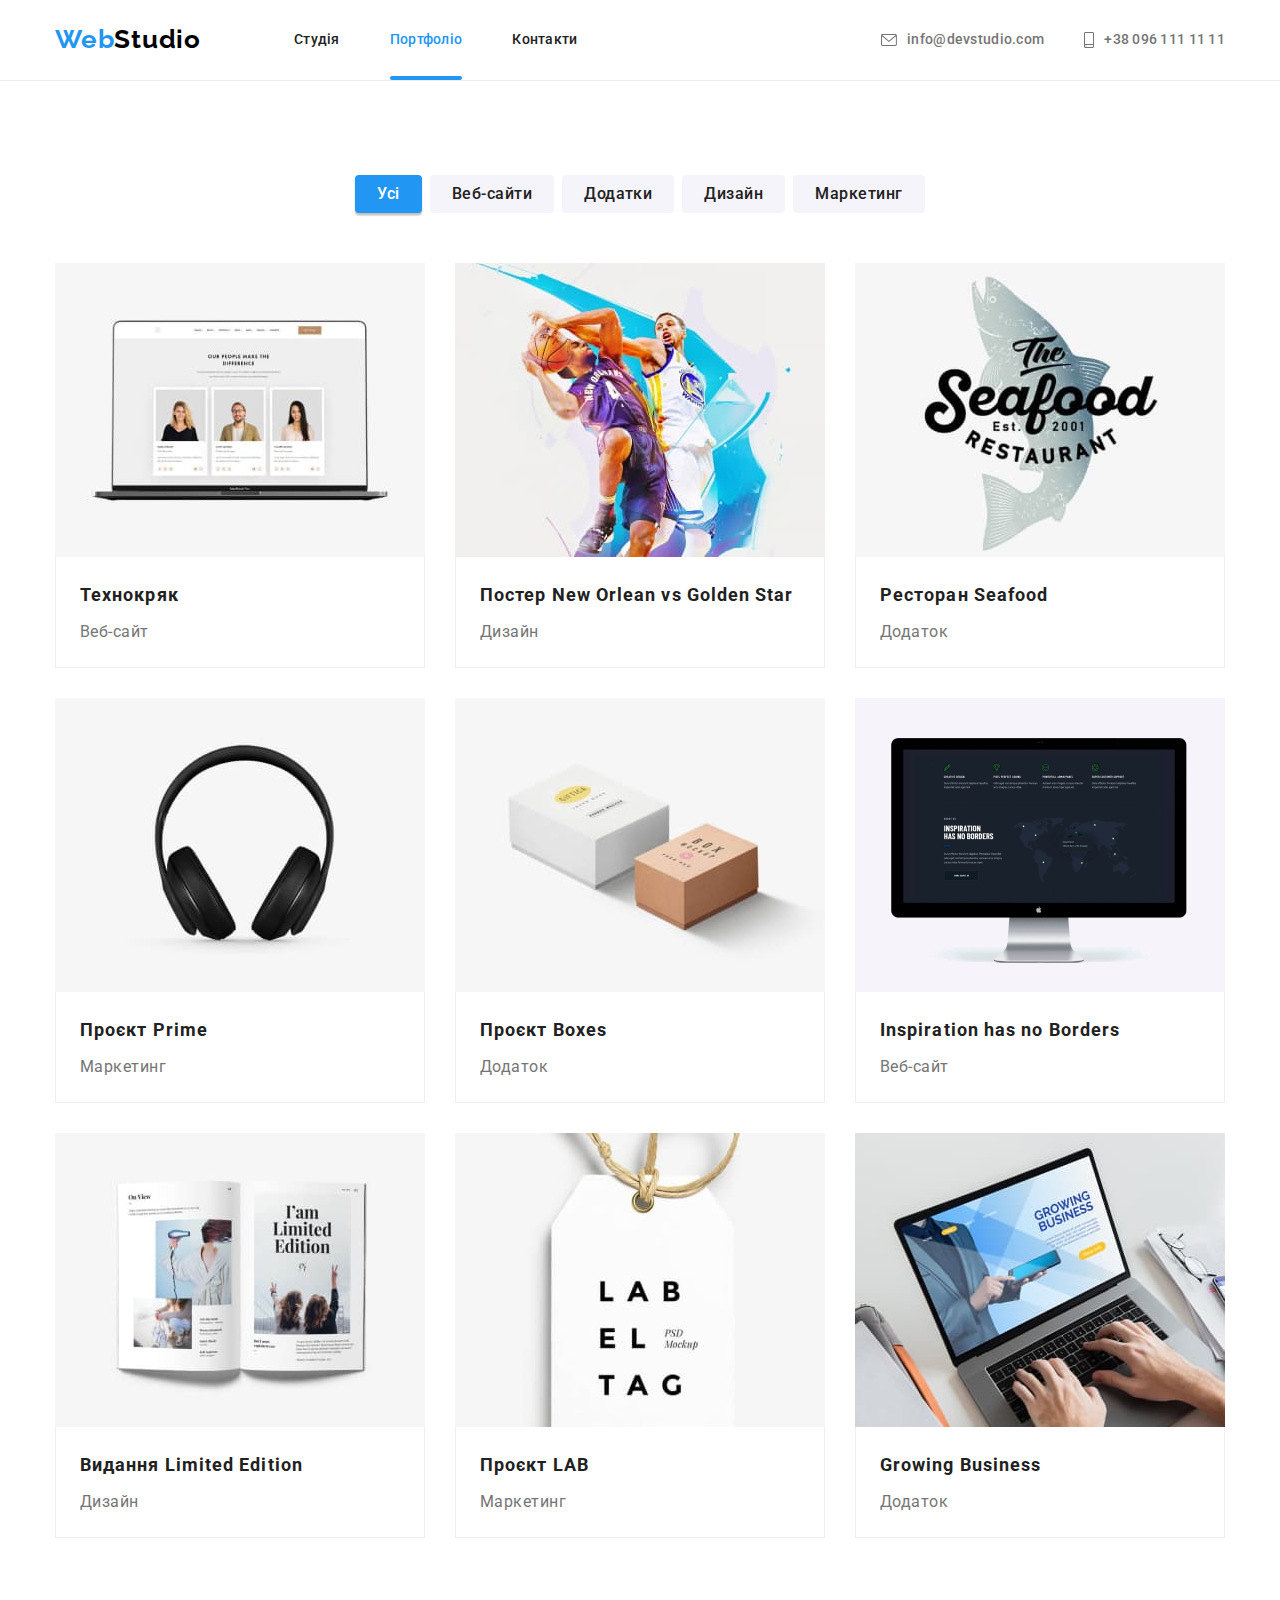
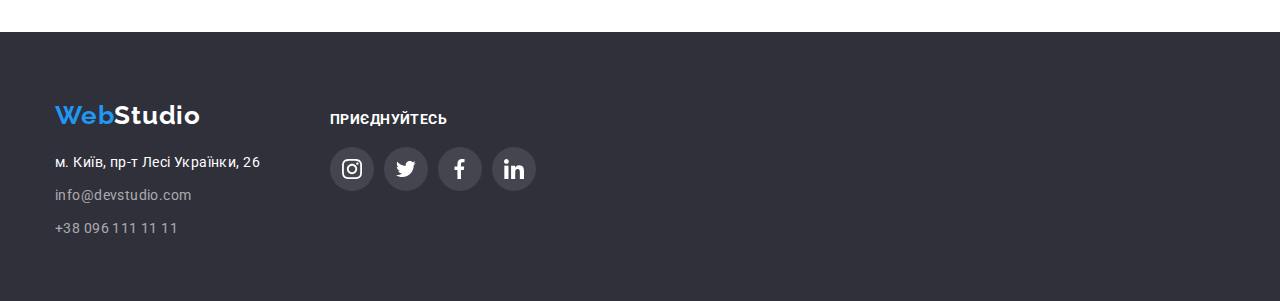
==== portfolio.html @ 8ca01a16 "initial" ====
<!DOCTYPE html>
<html lang="uk">
<head>
    <meta charset="UTF-8">
    <meta http-equiv="X-UA-Compatible" content="IE=edge">
    <meta name="viewport" content="width=device-width, initial-scale=1.0">
    <title>Portfolio</title>
    <link rel="preconnect" href="https://fonts.googleapis.com">
    <link rel="preconnect" href="https://fonts.gstatic.com" crossorigin>
    <link href="https://fonts.googleapis.com/css2?family=Raleway:wght@700&family=Roboto:wght@400;500;700&display=swap" rel="stylesheet">
    
    <link rel="stylesheet" href="https://cdnjs.cloudflare.com/ajax/libs/modern-normalize/1.1.0/modern-normalize.min.css">
    <link rel="stylesheet" href="./css/styles.css">
</head>
<body>
    <header class="header">
        <div class="container main-nav">
        <a class="logo link" href="#" lang="en">Web<span class="header-logo-second-word">Studio</span></a>
        <nav class="header-nav">
            <ul class="nav-list list">
                <li class="nav-list-item"><a class="nav-list-link link" href="./index.html">Студія</a></li>
                <li class="nav-list-item"><a class="nav-list-link link current" href="#">Портфоліо</a></li>
                <li class="nav-list-item"><a class="nav-list-link link" href="#">Контакти</a></li>
            </ul>
        </nav>

        <ul class="header-contact list">
          <li class="header-email">
            <a class="header-email-link link" href="mailto:info@devstudio.com">
              <svg class="header-contact-icon" width="16" height="12">
                <use href="./images/icons.svg#icon-envelope"></use>
              </svg>
              info@devstudio.com
            </a>
          </li>
          <li class="header-phone">
            <a class="header-phone-link link" href="tel:+380961111111">
              <svg class="header-contact-icon" width="10" height="16">
                <use href="./images/icons.svg#icon-smartphone"></use>
              </svg>
              +38 096 111 11 11
            </a>
          </li>
        </ul>
        </div>
    </header>
    <main class="main">
        <section class="section">
            <div class="container">
                <ul class="proj-filter list">
                    <li class="proj-filter-option"><button class="proj-filter-button button current" type="button">Усі</button></li>
                    <li class="proj-filter-option"><button class="proj-filter-button button" type="button">Веб-сайти</button></li>
                    <li class="proj-filter-option"><button class="proj-filter-button button" type="button">Додатки</button></li>
                    <li class="proj-filter-option"><button class="proj-filter-button button" type="button">Дизайн</button></li>
                    <li class="proj-filter-option"><button class="proj-filter-button button" type="button">Маркетинг</button></li>
                </ul>
                <h1 class="visually-hidden">Проекти</h1>
                <ul class="proj-list list">
                        <li class="proj-list-item">
                            <a class="proj-link link" href="#">
                              <div class="proj-card">
                                <img src="./images/macbook.jpg" width="370px" height="294" alt="Макбук">
                                <div class="proj-overlay">
                                  Ресурс пропонує комплексні пропозиції з різним рівнем функціоналу та сервісів. Все це дозволить відвідувачу отримати вичерпні відомості про компанію чи приватну особу.
                                </div>
                              </div>
                              
                              <div class="proj-card-bottom">
                                <h2 class="proj-title">Технокряк</h2>
                                <p class="proj-description">Веб-сайт</p>
                              </div>
                            </a>
                        </li>
                        <li class="proj-list-item">
                            <a class="proj-link link" href="#">
                              <div class="proj-card">
                                <img src="./images/basketball.jpg" width="370" height="294" alt="Постер з баскетболістами">
                                <div class="proj-overlay">
                                  Ресурс пропонує комплексні пропозиції з різним рівнем функціоналу та сервісів. Все це дозволить відвідувачу отримати вичерпні відомості про компанію чи приватну особу.
                                </div>
                              </div>

                              <div class="proj-card-bottom">
                                      <h2 class="proj-title">Постер New Orlean vs Golden Star</h2>
                                      <p class="proj-description">Дизайн</p>
                              </div>
                            </a>
                        </li>
                        <li class="proj-list-item">
                            <a class="proj-link link" href="#">
                              <div class="proj-card">
                                <img src="./images/restaurant.jpg" width="370" height="294" alt="Лого ресторану">
                                <div class="proj-overlay">
                                  Ресурс пропонує комплексні пропозиції з різним рівнем функціоналу та сервісів. Все це дозволить відвідувачу отримати вичерпні відомості про компанію чи приватну особу.
                                </div>
                              </div>

                              <div class="proj-card-bottom">
                                      <h2 class="proj-title">Ресторан Seafood</h2>
                                      <p class="proj-description">Додаток</p>
                              </div>
                            </a>
                        </li>
                        <li class="proj-list-item">
                            <a class="proj-link link" href="#">
                              <div class="proj-card">
                                <img src="./images/headphones.jpg" width="370" height="294" alt="Навушники">
                                <div class="proj-overlay">
                                  Ресурс пропонує комплексні пропозиції з різним рівнем функціоналу та сервісів. Все це дозволить відвідувачу отримати вичерпні відомості про компанію чи приватну особу.
                                </div>
                              </div>

                              <div class="proj-card-bottom">
                                      <h2 class="proj-title">Проєкт Prime</h2>
                                      <p class="proj-description">Маркетинг</p>
                              </div>
                            </a>
                        </li>
                        <li class="proj-list-item">
                            <a class="proj-link link" href="#">
                              <div class="proj-card">
                                <img src="./images/box.jpg" width="370" height="294" alt="Дві коробки">
                                <div class="proj-overlay">
                                  Ресурс пропонує комплексні пропозиції з різним рівнем функціоналу та сервісів. Все це дозволить відвідувачу отримати вичерпні відомості про компанію чи приватну особу.
                                </div>
                              </div>

                              <div class="proj-card-bottom">
                                      <h2 class="proj-title">Проєкт Boxes</h2>
                                      <p class="proj-description">Додаток</p>
                              </div>
                            </a>
                        </li>
                        <li class="proj-list-item">
                            <a class="proj-link link" href="#">
                              <div class="proj-card">
                                <img src="./images/mac.jpg" width="370" height="294" alt="Мак компʼютер">
                                <div class="proj-overlay">
                                  Ресурс пропонує комплексні пропозиції з різним рівнем функціоналу та сервісів. Все це дозволить відвідувачу отримати вичерпні відомості про компанію чи приватну особу.
                                </div>
                              </div>

                              <div class="proj-card-bottom">
                                      <h2 class="proj-title">Inspiration has no Borders</h2>
                                      <p class="proj-description">Веб-сайт</p>
                              </div>
                            </a>
                        </li>
                        <li class="proj-list-item">
                            <a class="proj-link link" href="#">
                              <div class="proj-card">
                                <img src="./images/book.jpg" width="370" height="294" alt="Відкрита книга">
                                <div class="proj-overlay">
                                  Ресурс пропонує комплексні пропозиції з різним рівнем функціоналу та сервісів. Все це дозволить відвідувачу отримати вичерпні відомості про компанію чи приватну особу.
                                </div>
                              </div>

                              <div class="proj-card-bottom">
                                      <h2 class="proj-title">Видання Limited Edition</h2>
                                      <p class="proj-description">Дизайн</p>
                              </div>
                            </a>
                        </li>
                        <li class="proj-list-item">
                            <a class="proj-link link" href="#">
                              <div class="proj-card">
                                <img src="./images/tag.jpg" width="370" height="294" alt="ЛАБ тег">
                                <div class="proj-overlay">
                                  Ресурс пропонує комплексні пропозиції з різним рівнем функціоналу та сервісів. Все це дозволить відвідувачу отримати вичерпні відомості про компанію чи приватну особу.
                                </div>
                              </div>

                              <div class="proj-card-bottom">
                                  <h2 class="proj-title">Проєкт LAB</h2>
                                  <p class="proj-description">Маркетинг</p>
                              </div>
                            </a>
                        </li>
                        <li class="proj-list-item">
                            <a class="proj-link link" href="#">
                              <div class="proj-card">
                                <img src="./images/work.jpg" width="370" height="294" alt="Людина працює">
                                <div class="proj-overlay">
                                  Ресурс пропонує комплексні пропозиції з різним рівнем функціоналу та сервісів. Все це дозволить відвідувачу отримати вичерпні відомості про компанію чи приватну особу.
                                </div>
                              </div>

                              <div class="proj-card-bottom">
                                      <h2 class="proj-title">Growing Business</h2>
                                      <p class="proj-description">Додаток</p>
                              </div>
                            </a>
                        </li>
                </ul>
            </div>
        </section>
    </main>
    <footer class="footer">
        <div class="footer-container container">
          <div class="footer-contacts-container">
            <a class="footer-logo logo link" href="#" lang="en">Web<span class="footer-logo-second-word">Studio</span></a>
            <address class="footer-contacts">
            м. Київ, пр-т Лесі Українки, 26
            <ul class="footer-contacts-list list">
              <li class="contacts-list-item"><a class="footer-email-link link" href="mailto:info@devstudio.com">info@devstudio.com</a></li>
              <li class="contacts-list-item"><a class="footer-phone-link link" href="tel:+380961111111">+38 096 111 11 11</a>
              </li>
            </ul>
          </address>
          </div>
  
        <div class="footer-socials-container">
          <h4 class="footer-socials-text">приєднуйтесь</h4>
          <ul class="footer-socials-list list">
          <li class="footer-socials-item">
            <a href="#" class="footer-socials-link link">
              <svg class="footer-socials-icon" width="20" height="20">
                <use href="./images/icons.svg#icon-instagram"></use>
              </svg>
            </a>
          </li>
          <li class="footer-socials-item">
            <a href="#" class="footer-socials-link link">
              <svg class="footer-socials-icon" width="20" height="20">
                <use href="./images/icons.svg#icon-twitter"></use>
              </svg>
            </a>
          </li>
          <li class="footer-socials-item">
            <a href="#" class="footer-socials-link link">
              <svg class="footer-socials-icon" width="20" height="20">
                <use href="./images/icons.svg#icon-facebook"></use>
              </svg>
            </a>
          </li>
          <li class="footer-socials-item">
            <a href="#" class="footer-socials-link link">
              <svg class="footer-socials-icon" width="20" height="20">
                <use href="./images/icons.svg#icon-linkedin"></use>
              </svg>
            </a>
          </li>
          </ul>
        </div>
      </div>
      </footer>
</body>
</html>
---- css/styles.css ----
:root {
    --primary-font-family: 'Roboto', sans-serif;
    --secondary-font-family: 'Raleway', sans-serif;

    --primary-text-color-theme-dark: #FFFFFF;
    --secondary-text-color-theme-dark: rgba(255, 255, 255, 0.6);
    --primary-text-color-theme-light: #212121;
    --secondary-text-color-theme-light: #757575;

    --dark-background-section-color: #2F303A;
    --light-background-section-color: #F5F4FA;
    --white-background-section-color: #FFFFFF;
    --accent-color: #2196F3;

    --secondary-logo-color-header: #000000;
    --secondary-logo-color-footer: #FFFFFF;

    --button-background-color: #F5F4FA;
    --button-text-color: #212121;
    --button-text-hover-color: #FFFFFF;
    --blue-button-hover-color: #188CE8;

    --main-border-color: #ECECEC;
    --card-border-color: #EEEEEE;

    --icons-fill-light-background: #AFB1B8;
    --icons-light-background:  #F5F4FA;
    --icons-dark-background: rgba(255, 255, 255, 0.1);
    --icons-fill-dark-background: #FFFFFF;

    --transition-animation: 250ms cubic-bezier(0.4, 0, 0.2, 1);
    --hover-overlay: rgba(33, 150, 243, 0.9);
}

body {
    font-family: var(--primary-font-family);
    color: var(--primary-text-color-theme-light);
    background-color: #FFFFFF;
}

/* ------------------- utilities ----------------*/
.list {
    list-style: none;
}

.link {
    text-decoration: none;
}

ul {
    padding-inline-start: 0px;
    margin-top: 0px;
    margin-bottom: 0px;
}

.button {
    border-width: 0px;

    cursor: pointer;
}

h1, h2, h3, p {
    margin: 0px;
}

img {
    display: block;
    max-width: 100%;
    height: auto;
}

address {
    font-style: normal;
}

.container {
    width: 1200px;
    padding-right: 15px;
    padding-left: 15px;
    margin-right: auto;
    margin-left: auto;
}
/* ------------------- utilities ----------------*/



/* ======================================Studio========================================== */
/* ================ start components ================ */
.visually-hidden {
    position: absolute;
    white-space: nowrap;
    width: 1px;
    height: 1px;
    overflow: hidden;
    border: 0;
    padding: 0;
    clip: rect(0 0 0 0);
    clip-path: inset(50%);
    margin: -1px;
}

/* logo */
.logo {
    display: inline-block;

    font-family: var(--secondary-font-family);
    font-weight: 700;
    font-size: 26px;
    line-height: 1.2;
    letter-spacing: 0.03em;
    color: var(--accent-color);
}

.header-logo-second-word {
    color: var(--secondary-logo-color-header);
}

.footer-logo-second-word {
    color: var(--secondary-logo-color-footer);
}

header .logo {
    margin-right: 93px;
}

/* header */
.header-email-link,
.header-phone-link {
    display: flex;
    align-items: center;
    font-weight: 500;
    font-size: 14px;
    line-height: 1.14;
    letter-spacing: 0.02em;
    color: var(--secondary-text-color-theme-light);

    transition: color var(--transition-animation);
}

.header-email-link:hover,
.header-email-link:focus,
.header-phone-link:hover,
.header-phone-link:focus {
    color: var(--accent-color);
}

.nav-list-link.current {
    position: relative; 

    color: var(--accent-color);
}

.nav-list-link.current::after {
    content: '';

    position: absolute;
    left: 0;
    bottom: 0;

    display: block;
    width: 100%;
    height: 4px;
    border-radius: 2px;
    background-color: var(--accent-color);
}

/* features section */
.features-item-title {
    margin-bottom: 10px;

    font-weight: 700;
    font-size: 14px;
    line-height: 1.14;
    letter-spacing: 0.03em;
    text-transform: uppercase;
    color: var(--primary-text-color-theme-light);
}

.features-item-desc {
    font-size: 14px;
    line-height: 1.71;
    letter-spacing: 0.03em;
    color: var(--secondary-text-color-theme-light);
}

/* team section */
.team-list-item {
    background-color: #FFFFFF;
    box-shadow: 0px 1px 3px rgba(0, 0, 0, 0.12), 0px 1px 1px rgba(0, 0, 0, 0.14), 0px 2px 1px rgba(0, 0, 0, 0.2);
    border-radius: 0px 0px 4px 4px;
}

.team-list-item:not(:last-child) {
    margin-right: 30px;
}

.team-item-title {
    margin-bottom: 10px;

    font-weight: 500;
    font-size: 16px;
    line-height: 1.20;
    text-align: center;
    letter-spacing: 0.03em;
    color: var(--primary-text-color-theme-light);
}

.team-item-desc {
    margin-bottom: 16px;

    font-size: 16px;
    line-height: 1.20;
    text-align: center;
    letter-spacing: 0.03em;
    color: var(--secondary-text-color-theme-light);
}

.social-list {
    display: flex;
    justify-content: center;
}

.social-list-item:not(:last-child) {
    margin-right: 10px;
}

.social-list-link {
    display: flex;
    align-items: center;
    justify-content: center;
    width: 44px;
    height: 44px;
    border-radius: 50%;

    transition: background-color var(--transition-animation);
}

.social-list-link:hover, 
.social-list-link:focus {
    background-color: var(--accent-color);
}

.social-list-icon {
    fill: var(--icons-fill-light-background);

    transition: fill var(--transition-animation);
}

.social-list-link:hover .social-list-icon,
.social-list-link:focus .social-list-icon {
    fill: #FFFFFF;
}

/* clients section */
.clients-list {
    display: flex;
    justify-content: center;
}

.clients-list-item:not(:last-child) {
    margin-right: 30px;
}

.clients-link {
    display: flex;
    align-items: center;
    justify-content: center;
    width: 170px;
    height: 92px;

    border: 1px solid var(--icons-fill-light-background);
    border-radius: 4px;

    transition: border-color var(--transition-animation);
}

.clients-link:hover,
.clients-link:focus {
    border-color: var(--accent-color);
}

.clients-icon {
    fill: var(--icons-fill-light-background);

    transition: fill var(--transition-animation);
}

.clients-link:hover .clients-icon,
.clients-link:focus .clients-icon {
    fill: var(--accent-color);
}
/* ================ end components ================ */



/* ================= start header ================= */
.nav-list-link {
    display: block;
    padding-top: 32px;
    padding-bottom: 32px;

    font-weight: 500;
    font-size: 14px;
    line-height: 1.14;
    letter-spacing: 0.02em;
    color: var(--primary-text-color-theme-light);

    transition: color var(--transition-animation);
}

.nav-list-link:hover, 
.nav-list-link:focus {
    color: var(--accent-color);
}

.header {
    border-bottom: 1px solid var(--main-border-color);
}

.main-nav {
    display: flex;
    align-items: center;
}

.nav-list, .header-contact {
    display: flex;
}

.header-contact {
    margin-left: auto;
}

.nav-list .nav-list-item:not(:last-child) {
    margin-right: 50px;
}

.header-contact .header-email, .header-phone:not(:last-child) {
    margin-right: 40px;
}

.header-contact-icon {
    margin-right: 10px;
    fill: currentColor;
}
/* ================= end header ================= */




/* ================ start main ================ */
.section {
    padding: 94px 0;
}

.hero-section {
    margin: auto;
    padding-top: 200px;
    padding-bottom: 200px;
    text-align: center;

    background-image: linear-gradient(rgba(47, 48, 58, 0.4),rgba(47, 48, 58, 0.4)), url(../images/backgroundimg.jpg);
    max-width: 1600px;
    background-size: cover;
    background-color: #C4C4C4;
}

.hero-title {
    width: 696px;
    margin: 0 auto;
    margin-bottom: 30px;

    font-weight: 900;
    font-size: 44px;
    line-height: 1.36;
    letter-spacing: 0.06em;
    text-transform: uppercase;
    color: var(--primary-text-color-theme-dark);
}

.order-service-button {
    text-align: center;
    padding: 10px 24px;
    margin: 0px;
    min-width: 200px;

    font-family: inherit;
    font-weight: 700;
    font-size: 16px;
    line-height: 1.88;
    text-align: center;
    letter-spacing: 0.06em;
    color: var(--button-text-hover-color);
    background-color: var(--accent-color);
    border-radius: 4px;
    box-shadow: 0px 4px 4px rgba(0, 0, 0, 0.15);

    transition: background-color var(--transition-animation), box-shadow var(--transition-animation);
}

.order-service-button:hover,
.order-service-button:focus {
    background-color: var(--blue-button-hover-color);
    box-shadow: 0px 4px 4px rgba(0, 0, 0, 0.15);
}

.modal-backdrop {
    position: fixed;
    top: 0;
    left: 0;
    width: 100%;
    height: 100%;

    background-color: rgba(0, 0, 0, 0.2);
    opacity: 1;

    transition: opacity var(--transition-animation), background-color var(--transition-animation);
}

.modal-backdrop.is-hidden {
    opacity: 0;
    pointer-events: none;
}

.modal {
    position: absolute;
    top: 50%;
    left: 50%;

    transform: translate(-50%, -50%) scale(0.9);
    min-width: 528px;
    min-height: 581px;

    background-color: var(--white-background-section-color);
    box-shadow: 0px 1px 3px rgba(0, 0, 0, 0.12), 0px 1px 1px rgba(0, 0, 0, 0.14), 0px 2px 1px rgba(0, 0, 0, 0.2);
    border-radius: 4px;

    transition: transform var(--transition-animation);
}

.modal-backdrop.is-hidden .modal {
    transform: translate(-50%, -50%) scale(1);
}

.btn-close {
    position: absolute;
    top: 0;
    right: 0;

    margin-top: 8px;
    margin-right: 8px;

    background-color: #FFFFFF;
}

.section-title {
    margin-bottom: 50px;

    font-weight: 700;
    font-size: 36px;
    line-height: 1.17;
    text-align: center;
    letter-spacing: 0.03em;
    color: var(--primary-text-color-theme-light);
}

/* features section */
.features-list {
    display: flex;
}

.features-list-item{
    width: 270px;
}

.features-list-item:not(:last-child) {
    margin-right: 30px;
}

.features-icon-container {
    display: flex;
    align-items:center;
    justify-content: center;
    height: 120px;
    margin-bottom: 30px;

    background-color: var(--icons-light-background);
    border-radius: 4px;
}

.features-icon {
    background-color: var(--light-background-section-color);
}


.studio-work-section {
    padding-top: 0px;
}

.work-list {
    display: flex;
}

.work-list-item:not(:last-child) {
    margin-right: 30px;
}

.work-list-item {
    position: relative;

    z-index: -1;
}

.work-item-text {
    position: absolute;

    bottom: 0;
    background-color: rgba(47, 48, 58, 0.8);
    width: 100%;
    padding-top: 27px;
    padding-bottom: 27px;
}

.work-text {
    display: flex;
    justify-content: center;

    color: var(--primary-text-color-theme-dark);
    font-size: 14px;
    font-weight: 700;
    letter-spacing: 0.03em;
    text-transform: uppercase;
}

/* team section */
.team-section {
    background-color: var(--light-background-section-color);
}

.team-list-img {
    display: flex;
}

.team-card {
    padding-top: 30px;
    padding-bottom: 30px;
}
/* ================ end main ================ */


/* ================ start footer ================ */
.footer-contacts {
    font-size: 14px;
    line-height: 1.71;
    letter-spacing: 0.03em;
    color: var(--primary-text-color-theme-dark);
}

.footer-email-link {
    color: var(--secondary-text-color-theme-dark);
    
    transition: color var(--transition-animation);
}

.footer-email-link:hover,
.footer-email-link:focus {
    color: var(--accent-color);
}

.footer-phone-link {
    color: var(--secondary-text-color-theme-dark);

    transition: color var(--transition-animation);
}

.footer-phone-link:hover,
.footer-phone-link:focus {
    color: var(--accent-color);
}

.footer {
    background-color: var(--dark-background-section-color);
}

.footer {
    padding-top: 60px;
    padding-bottom: 60px;
}

.footer .logo {
    margin-bottom: 20px;
}

.footer-contacts-list {
    padding-left: 0px;
}

.contacts-list-item:not(:last-child) {
    margin-bottom: 9px;
}

.contacts-list-item:nth-child(1) {
    margin-top: 9px;
}

.footer-socials-list {
    display: flex;
}

.footer-socials-link {
    display: flex;
    width: 44px;
    height: 44px;
    border-radius: 50%;
    background-color: var(--icons-dark-background);

    transition: background-color var(--transition-animation);
}

.footer-socials-link:hover,
.footer-socials-link:focus {
    background-color: var(--accent-color);
}

.footer-socials-icon {
    margin: auto;
    fill: var(--icons-fill-dark-background);
}

.footer-socials-text {
    margin-bottom: 20px;

    font-family: inherit;
    font-style: normal;
    font-weight: 700;
    font-size: 14px;
    line-height: 16px;
    letter-spacing: 0.03em;
    text-transform: uppercase;
    color: var(--primary-text-color-theme-dark);
}

.footer-socials-item:not(:last-child) {
    margin-right: 10px;
}

.footer-container {
    display: flex;
    align-items: baseline;
}

.footer-contacts-container {
    margin-right: 70px;
}
/* ================ end footer ================ */







/* ======================================Portfolio========================================== */
/* ================ start components ================ */
.proj-filter-button {
    padding: 6px 22px;

    font-family: inherit;
    font-weight: 500;
    font-size: 16px;
    line-height: 1.62;
    text-align: center;
    letter-spacing: 0.03em;
    background-color: var(--button-background-color);
    border-color: var(--button-background-color);
    border-radius: 4px;
    border-style: none;
    color: var(--button-text-color);

    transition: background-color var(--transition-animation), color var(--transition-animation), box-shadow var(--transition-animation);
}

.proj-filter-button:hover, 
.proj-filter-button:focus {
    background-color: var(--accent-color);
    box-shadow: 0px 3px 1px rgba(0, 0, 0, 0.1), 0px 1px 2px rgba(0, 0, 0, 0.08), 0px 2px 2px rgba(0, 0, 0, 0.12);
    color: var(--button-text-hover-color);
}

.proj-filter-button.current {
    color: var(--button-text-hover-color);
    background-color: var(--accent-color);
    box-shadow: 0px 3px 1px rgba(0, 0, 0, 0.1), 0px 1px 2px rgba(0, 0, 0, 0.08), 0px 2px 2px rgba(0, 0, 0, 0.12);
}

.proj-filter-option:not(:last-child) {
    margin-right: 8px;
}

/* project cards */
.proj-list-item {
    margin-right: 30px;
    margin-bottom: 30px;
    background: #FFFFFF;
}

.proj-list-item:nth-child(3n) {
    margin-right: 0px;
}

.proj-list-item:nth-last-child(-n + 3) {
    margin-bottom: 0px;
}

.proj-link {
    display: block;

    transition: box-shadow var(--transition-animation);
}

.proj-link:hover,
.proj-link:focus {
    box-shadow: 0px 1px 1px rgba(0, 0, 0, 0.12), 0px 4px 4px rgba(0, 0, 0, 0.06), 1px 4px 6px rgba(0, 0, 0, 0.16);
}

.proj-card {
    position: relative;

    overflow: hidden;
}

.proj-card::before {
    content: '';

    position: absolute;
    bottom: 0;
    right: 0;
    width: 100%;
    height: 100%;
    transform: translateY(100%);

    display: inline-block;
    background-color: var(--hover-overlay);

    transition: transform var(--transition-animation);
}

.proj-link:hover .proj-card::before {
    transform: translateY(0);
}

.proj-overlay {
    position: absolute;
    bottom: 0;
    right: 0;
    width: 100%;
    height: 100%;
    transform: translateY(100%);

    padding: 63px 24px;

    font-size: 18px;
    line-height: 1.56;
    letter-spacing: 0.03em;
    color: var(--primary-text-color-theme-dark);

    transition: transform var(--transition-animation);
}

.proj-link:hover .proj-overlay {
    transform: translateY(0%);
}

.proj-card-bottom {
    padding: 20px 24px 20px 24px;
    border-right: 1px solid var(--card-border-color);
    border-left: 1px solid var(--card-border-color);
    border-bottom: 1px solid var(--card-border-color);
}

.proj-title {
    margin-bottom: 4px;

    font-weight: 700;
    font-size: 18px;
    line-height: 2;
    letter-spacing: 0.06em;
    color: var(--primary-text-color-theme-light);
}

.proj-description {
    font-size: 16px;
    line-height: 1.88;
    letter-spacing: 0.03em;
    color: var(--secondary-text-color-theme-light);
}
/* ================ end components ================ */


/* ================ start main ================ */
.proj-filter {
    display: flex;
    justify-content: center;
    margin-bottom: 50px;
}

.proj-list {
    display: flex;
    flex-wrap: wrap;
}
/* ================= end main ================= */
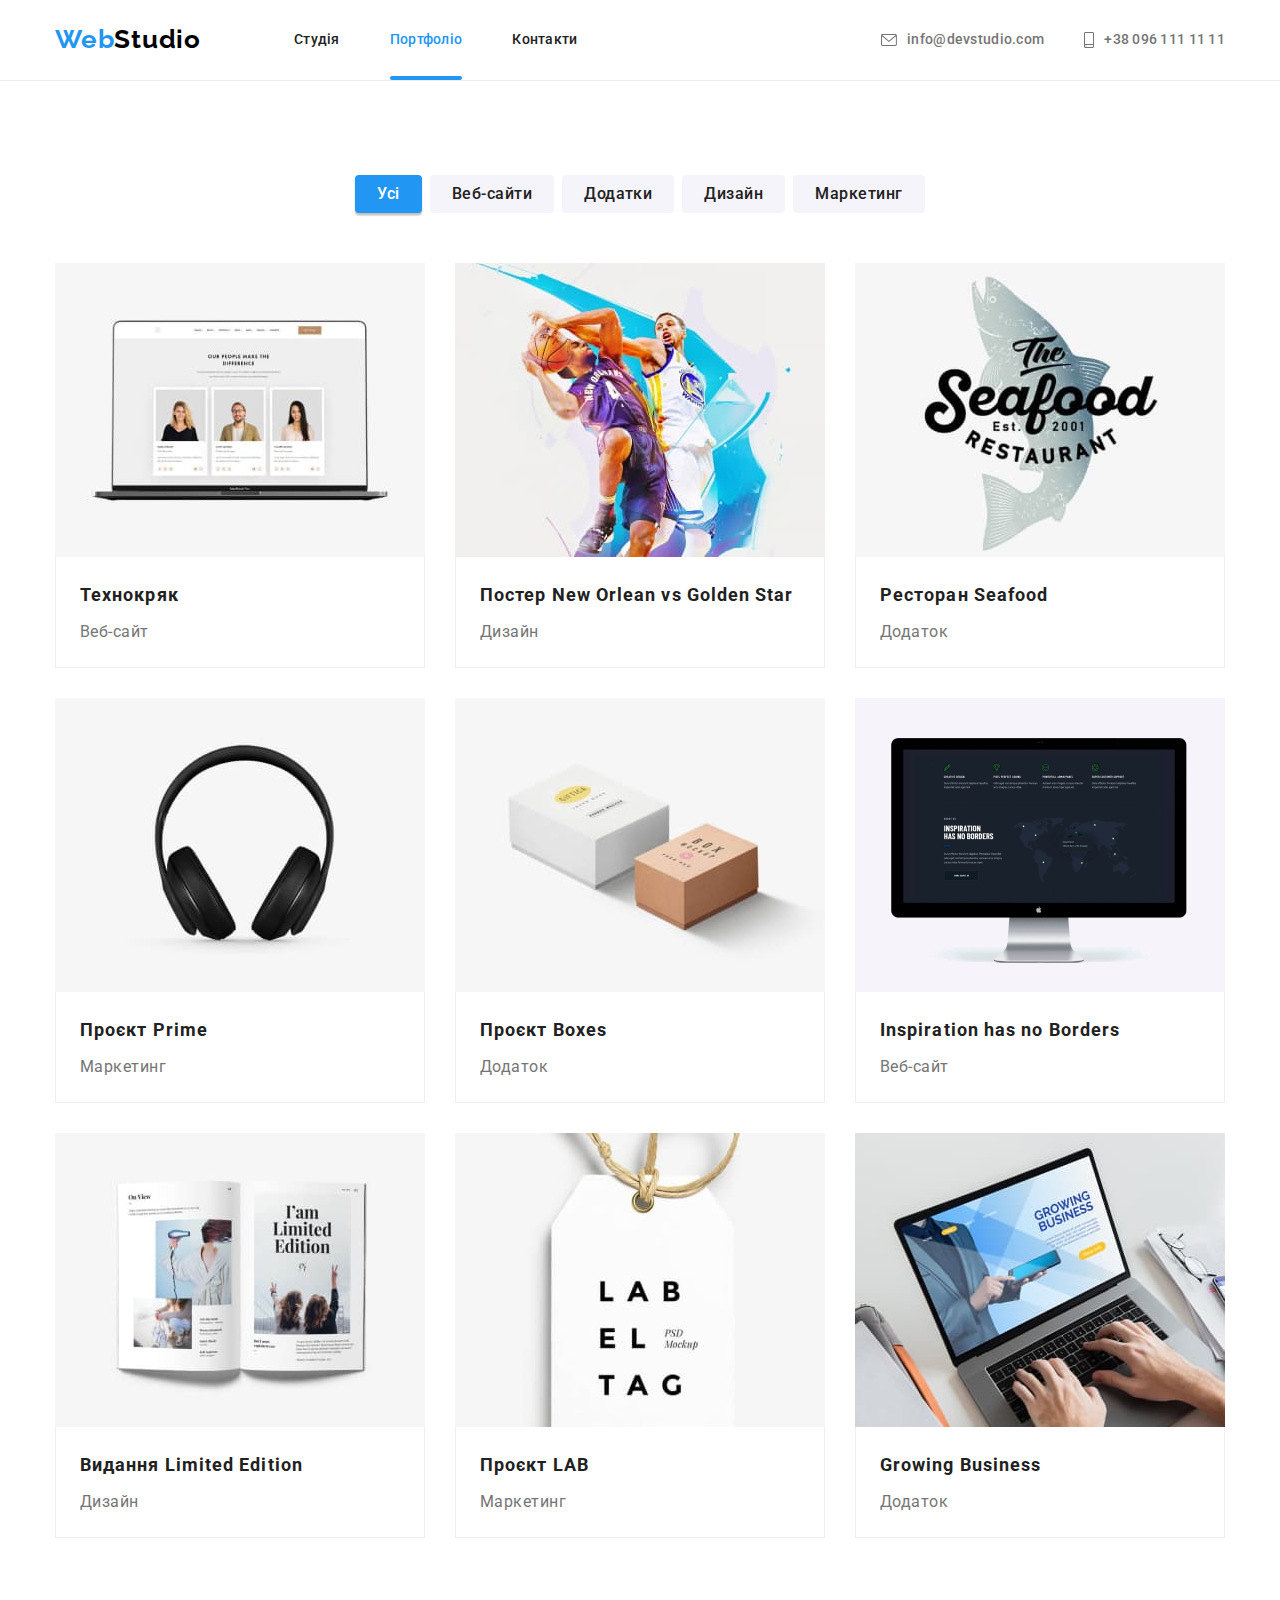
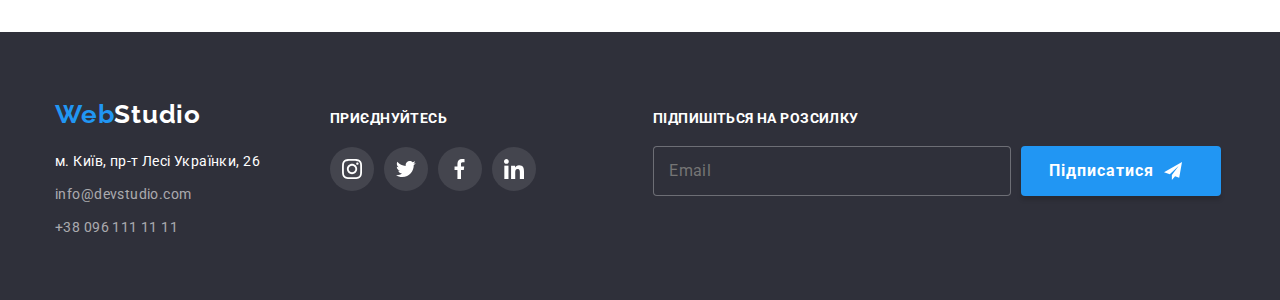
==== commit a2df4634: "subscription in footer for portfolio" ====
--- a/portfolio.html
+++ b/portfolio.html
@@ -242,6 +242,19 @@
           </li>
           </ul>
         </div>
+
+        <div class="footer-subscription-container">
+          <p class="footer-subscription-text">Підпишіться на розсилку</p>
+          <form class="footer-subscription-form">
+            <input class="subscription-input" type="email" placeholder="Email">
+            <button class="footer-subscription-button button">Підписатися
+              <svg class="footer-subscription-icon" width="24" height="24">
+                <use href="./images/icons.svg#icon-send"></use>
+              </svg>
+            </button>
+          </form>
+        </div>
+
       </div>
       </footer>
 </body>
--- a/css/styles.css
+++ b/css/styles.css
@@ -378,7 +378,6 @@
 }
 
 .order-service-button {
-    text-align: center;
     padding: 10px 24px;
     margin: 0px;
     min-width: 200px;
@@ -390,6 +389,7 @@
     text-align: center;
     letter-spacing: 0.06em;
     color: var(--button-text-hover-color);
+
     background-color: var(--accent-color);
     border-radius: 4px;
     box-shadow: 0px 4px 4px rgba(0, 0, 0, 0.15);
@@ -401,6 +401,17 @@
 .order-service-button:focus {
     background-color: var(--blue-button-hover-color);
     box-shadow: 0px 4px 4px rgba(0, 0, 0, 0.15);
+}
+
+.section-title {
+    margin-bottom: 50px;
+
+    font-weight: 700;
+    font-size: 36px;
+    line-height: 1.17;
+    text-align: center;
+    letter-spacing: 0.03em;
+    color: var(--primary-text-color-theme-light);
 }
 
 .modal-backdrop {
@@ -425,10 +436,11 @@
     position: absolute;
     top: 50%;
     left: 50%;
-
     transform: translate(-50%, -50%) scale(0.9);
+
     min-width: 528px;
     min-height: 581px;
+    padding: 40px;
 
     background-color: var(--white-background-section-color);
     box-shadow: 0px 1px 3px rgba(0, 0, 0, 0.12), 0px 1px 1px rgba(0, 0, 0, 0.14), 0px 2px 1px rgba(0, 0, 0, 0.2);
@@ -441,7 +453,7 @@
     transform: translate(-50%, -50%) scale(1);
 }
 
-.btn-close {
+.modal-btn-close {
     position: absolute;
     top: 0;
     right: 0;
@@ -450,18 +462,178 @@
     margin-right: 8px;
 
     background-color: #FFFFFF;
-}
-
-.section-title {
-    margin-bottom: 50px;
-
+
+    transition: fill var(--transition-animation);
+}
+
+.modal-btn-close:hover,
+.modal-btn-close:focus {
+    fill: var(--accent-color);
+}
+
+.modal-header {
+    margin-bottom: 12px;
+
+    font-family: inherit;
     font-weight: 700;
-    font-size: 36px;
-    line-height: 1.17;
-    text-align: center;
+    font-size: 20px;
+    line-height: 1.15;
     letter-spacing: 0.03em;
     color: var(--primary-text-color-theme-light);
 }
+
+.form-field {
+    position: relative;
+
+    display: flex;
+    flex-direction: column;
+}
+
+.form-field input {
+    width: 100%;
+    height: 40px;
+    margin-bottom: 10px;
+    padding: 12px 12px 12px 42px;
+
+    font-family: inherit;
+    font-size: 12px;
+    line-height: 1.16;
+    letter-spacing: 0.01em;
+    
+    border: 1px solid rgba(33, 33, 33, 0.2);
+    border-radius: 4px;
+}
+
+.form-field label {
+    margin-bottom: 4px;
+    text-align: left;
+
+    font-family: inherit;
+    font-size: 12px;
+    line-height: 1.16;
+    letter-spacing: 0.01em;
+    color: var(--secondary-text-color-theme-light);
+}
+
+.form-field textarea {
+    resize: none;
+    width: 100%;
+    margin-bottom: 20px;
+    padding: 12px 16px;
+
+    font-family: inherit;
+    font-size: 12px;
+    line-height: 1.16;
+    letter-spacing: 0.01em;
+
+    border: 1px solid rgba(33, 33, 33, 0.2);
+    border-radius: 4px;
+}
+
+.form-field textarea::placeholder {
+    font-family: inherit;
+    font-size: 12px;
+    line-height: 1.16;
+    letter-spacing: 0.01em;
+    color: rgba(117, 117, 117, 0.5);
+}
+
+.form-input-icon {
+    position: absolute;
+    top: 42%;
+    left: 22px;
+
+    transform: translate(-50%);
+
+    display: inline-block;
+    fill: var(--button-text-color);
+}
+
+.form-field:focus-within > .form-input-icon {
+    fill: var(--accent-color);
+}
+
+.form-field input:focus,
+.form-field textarea:focus  {
+    outline: none;
+    border: 1px solid var(--accent-color);
+}
+
+.form-agreement {
+    margin-bottom: 30px;
+}
+
+.form-agreement label {
+    display: flex;
+    align-items: center;
+    justify-content: center;
+
+    font-family: inherit;
+    font-size: 14px;
+    line-height: 1.71;
+    letter-spacing: 0.03em;
+    color: var(--secondary-text-color-theme-light);
+}
+
+.form-agreement-checkbox {
+    position: absolute;
+    white-space: nowrap;
+    width: 1px;
+    height: 1px;
+    overflow: hidden;
+    border: 0;
+    padding: 0;
+    clip: rect(0 0 0 0);
+    clip-path: inset(50%);
+    margin: -1px;
+}
+
+.form-agreement-icon {
+    width: 16px;
+    height: 15px;
+    margin-right: 8px;
+
+    border: 2px solid var(--button-text-color);
+    border-radius: 4px;
+}
+
+.form-agreement-checkbox:checked + .form-agreement-icon {
+    background-image: url(../images/icon-check.svg);
+    background-size: contain;
+    background-origin: border-box;
+    border-color: var(--accent-color);
+}
+
+
+.form-agreement-link {
+    margin-left: 3px;
+    color: var(--accent-color);
+}
+
+.modal-submit-button {
+    width: 200px;
+    min-height: 50px;
+    margin: auto;
+
+    font-weight: 700;
+    font-size: 16px;
+    line-height: 1.88;
+    letter-spacing: 0.06em;
+    color: var(--button-text-hover-color);
+
+    background-color: var(--accent-color);
+    box-shadow: 0px 4px 4px rgba(0, 0, 0, 0.15);
+    border-radius: 4px;
+
+    transition: background-color var(--transition-animation), box-shadow var(--transition-animation);
+}
+
+.modal-submit-button:hover,
+.modal-submit-button:focus {
+    background-color: var(--blue-button-hover-color);
+    box-shadow: 0px 4px 4px rgba(0, 0, 0, 0.15);
+}
+
 
 /* features section */
 .features-list {
@@ -630,10 +802,9 @@
     margin-bottom: 20px;
 
     font-family: inherit;
-    font-style: normal;
     font-weight: 700;
     font-size: 14px;
-    line-height: 16px;
+    line-height: 1.14;
     letter-spacing: 0.03em;
     text-transform: uppercase;
     color: var(--primary-text-color-theme-dark);
@@ -651,6 +822,92 @@
 .footer-contacts-container {
     margin-right: 70px;
 }
+
+.footer-subscription-container {
+    position: relative;
+
+    margin-left: 10%;  
+}
+
+.footer-subscription-text {
+    font-family: inherit;
+    font-weight: 700;
+    font-size: 14px;
+    line-height: 1.14;
+    letter-spacing: 0.03em;
+    text-transform: uppercase;
+    color: var(--primary-text-color-theme-dark);
+}
+
+.footer-subscription-form {
+    position: absolute;
+    top: 35px;
+    left: 0;
+
+    display: flex;
+}
+
+.subscription-input {
+    width: 358px;
+    height: 50px;
+    padding: 15px;
+    margin-right: 10px;
+
+    color: #FFFFFF;
+    font-family: inherit;
+    font-size: 16px;
+    line-height: 1.25;
+    letter-spacing: 0.03em;
+
+    background-color: var(--dark-background-section-color);
+    border: 1px solid rgba(255, 255, 255, 0.3);
+    border-radius: 4px;
+}
+
+.subscription-input::placeholder {
+    font-family: inherit;
+    font-size: 16px;
+    line-height: 1.25;
+    letter-spacing: 0.03em;
+}
+
+.subscription-input:focus {
+    outline: none;
+    border: 1.5px solid var(--accent-color);
+}
+
+.footer-subscription-button {
+    display: flex;
+    padding: 10px 28px;
+    min-width: 200px;
+    height: 50px;
+
+    font-family: inherit;
+    font-weight: 700;
+    font-size: 16px;
+    line-height: 1.88;
+    letter-spacing: 0.06em;
+    text-align: center;
+    color: var(--button-text-hover-color);
+    background-color: var(--accent-color);
+    box-shadow: 0px 4px 4px rgba(0, 0, 0, 0.15);
+    border-radius: 4px;
+
+    transition: background-color var(--transition-animation), box-shadow var(--transition-animation);
+}
+
+.footer-subscription-button:hover, 
+.footer-subscription-button:focus {
+    background-color: var(--blue-button-hover-color);
+    box-shadow: 0px 4px 4px rgba(0, 0, 0, 0.15);
+}
+
+.footer-subscription-icon {
+    margin: auto auto 0px 10px;
+}
+
+
+
 /* ================ end footer ================ */
 
 
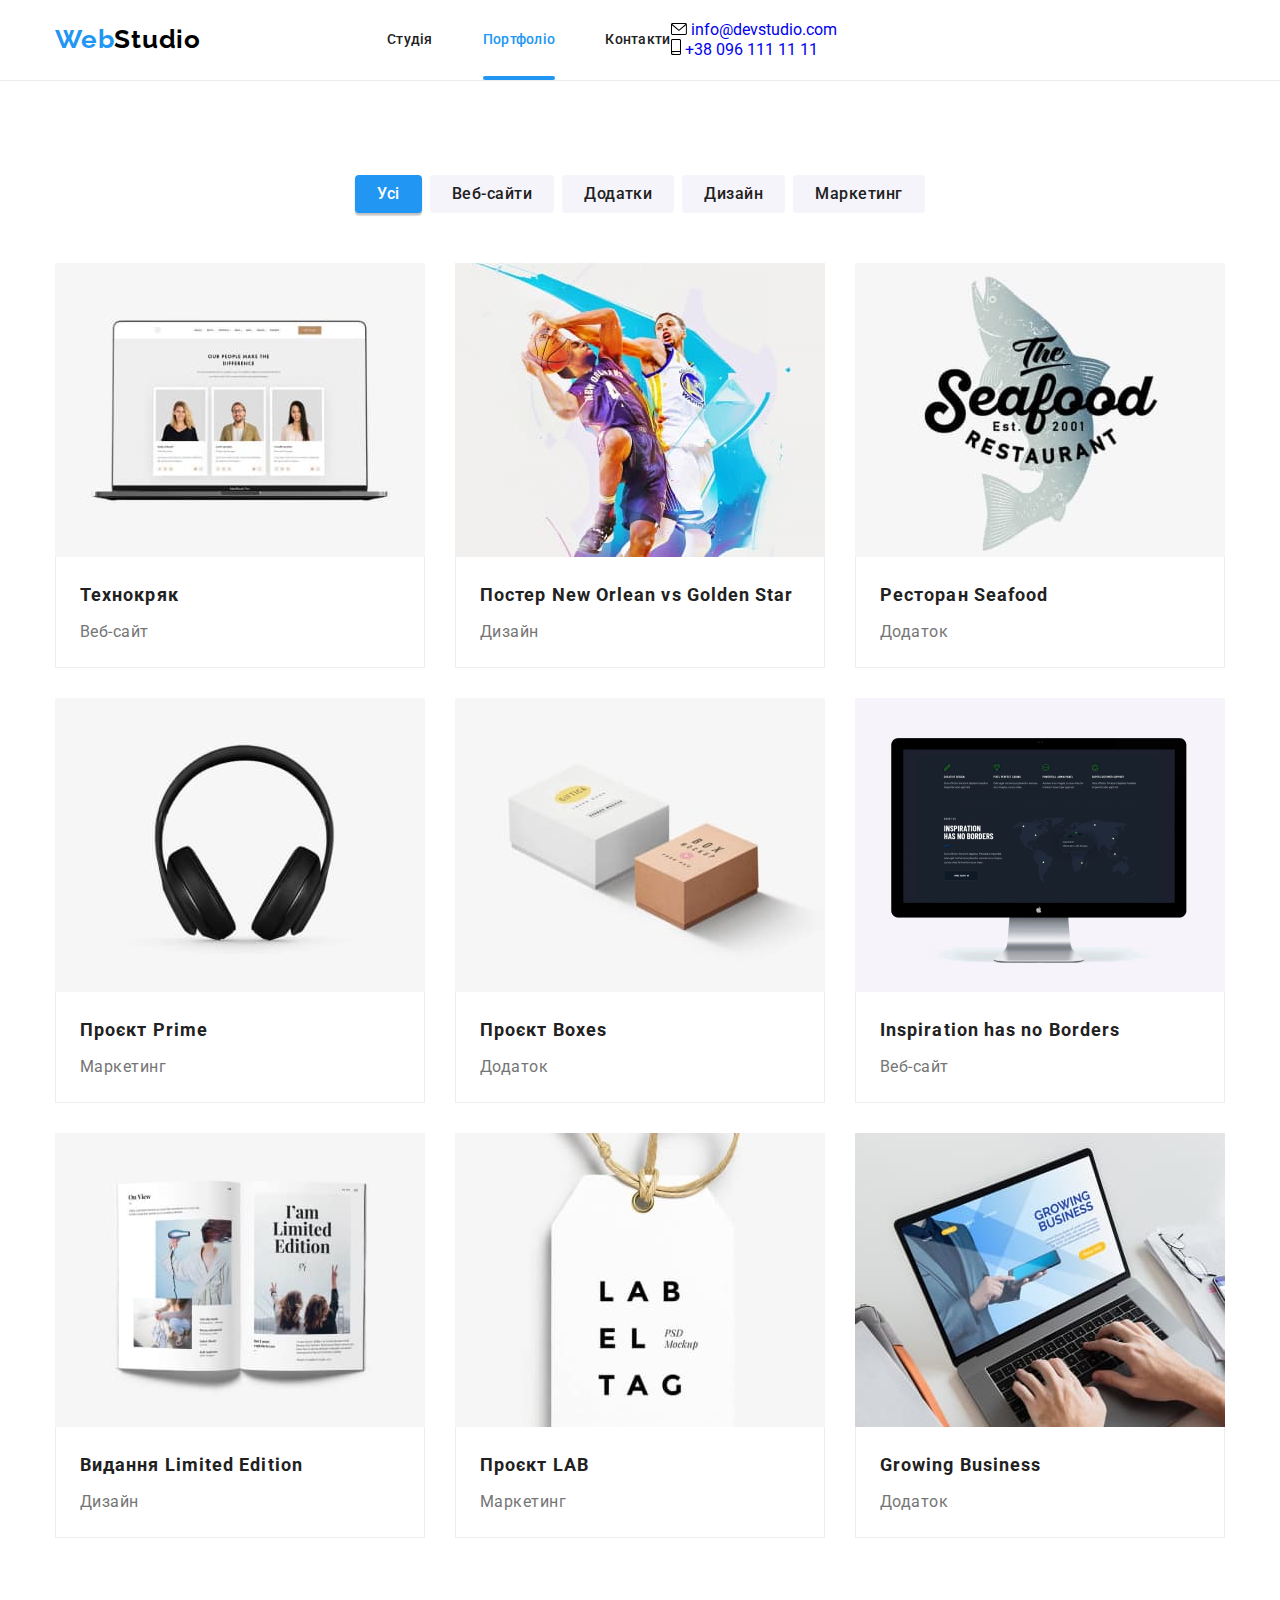
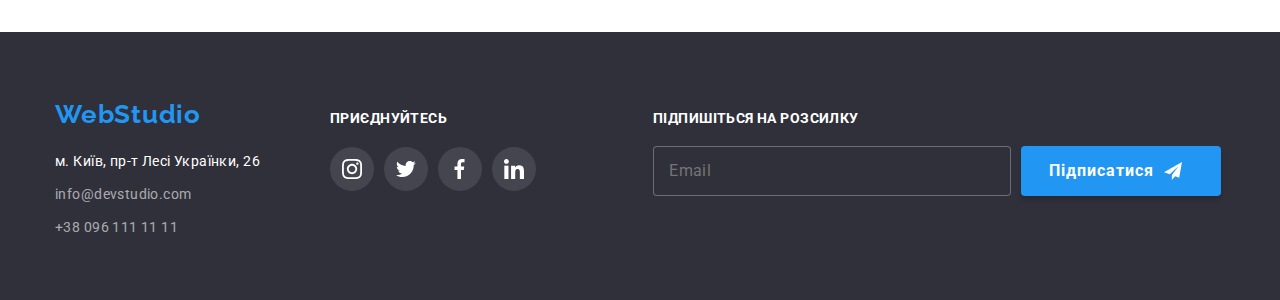
==== commit f83f31d3: "refactoring of nav" ====
--- a/portfolio.html
+++ b/portfolio.html
@@ -14,15 +14,15 @@
 </head>
 <body>
     <header class="header">
-        <div class="container main-nav">
-        <a class="logo link" href="#" lang="en">Web<span class="header-logo-second-word">Studio</span></a>
-        <nav class="header-nav">
+        <div class="main-nav container">
+          <a class="logo link" href="#" lang="en">Web<span class="logo logo-word">Studio</span></a>        
+          <nav class="header-nav">
             <ul class="nav-list list">
-                <li class="nav-list-item"><a class="nav-list-link link" href="./index.html">Студія</a></li>
-                <li class="nav-list-item"><a class="nav-list-link link current" href="#">Портфоліо</a></li>
-                <li class="nav-list-item"><a class="nav-list-link link" href="#">Контакти</a></li>
+              <li class="nav-list__item"><a class="nav-list__link link" href="./index.html">Студія</a></li>
+              <li class="nav-list__item"><a class="nav-list__link link nav-list__link--current" href="#">Портфоліо</a></li>
+              <li class="nav-list__item"><a class="nav-list__link link" href="#">Контакти</a></li>
             </ul>
-        </nav>
+          </nav>
 
         <ul class="header-contact list">
           <li class="header-email">
@@ -246,7 +246,7 @@
         <div class="footer-subscription-container">
           <p class="footer-subscription-text">Підпишіться на розсилку</p>
           <form class="footer-subscription-form">
-            <input class="subscription-input" type="email" placeholder="Email">
+            <input class="subscription-input" type="email" placeholder="Email" name="footer-subscription-form">
             <button class="footer-subscription-button button">Підписатися
               <svg class="footer-subscription-icon" width="24" height="24">
                 <use href="./images/icons.svg#icon-send"></use>
--- a/css/styles.css
+++ b/css/styles.css
@@ -111,11 +111,11 @@
     color: var(--accent-color);
 }
 
-.header-logo-second-word {
+.logo-word {
     color: var(--secondary-logo-color-header);
 }
 
-.footer-logo-second-word {
+.logo-word--reverse {
     color: var(--secondary-logo-color-footer);
 }
 
@@ -124,8 +124,7 @@
 }
 
 /* header */
-.header-email-link,
-.header-phone-link {
+.contacts__link {
     display: flex;
     align-items: center;
     font-weight: 500;
@@ -137,20 +136,174 @@
     transition: color var(--transition-animation);
 }
 
-.header-email-link:hover,
-.header-email-link:focus,
-.header-phone-link:hover,
-.header-phone-link:focus {
+.contacts__link:hover,
+.contacts__link:focus {
     color: var(--accent-color);
 }
 
-.nav-list-link.current {
+
+
+
+/* features section */
+.features-item-title {
+    margin-bottom: 10px;
+
+    font-weight: 700;
+    font-size: 14px;
+    line-height: 1.14;
+    letter-spacing: 0.03em;
+    text-transform: uppercase;
+    color: var(--primary-text-color-theme-light);
+}
+
+.features-item-desc {
+    font-size: 14px;
+    line-height: 1.71;
+    letter-spacing: 0.03em;
+    color: var(--secondary-text-color-theme-light);
+}
+
+
+
+
+
+/* team section */
+.team-list-item {
+    background-color: #FFFFFF;
+    box-shadow: 0px 1px 3px rgba(0, 0, 0, 0.12), 0px 1px 1px rgba(0, 0, 0, 0.14), 0px 2px 1px rgba(0, 0, 0, 0.2);
+    border-radius: 0px 0px 4px 4px;
+}
+
+.team-list-item:not(:last-child) {
+    margin-right: 30px;
+}
+
+.team-item-title {
+    margin-bottom: 10px;
+
+    font-weight: 500;
+    font-size: 16px;
+    line-height: 1.20;
+    text-align: center;
+    letter-spacing: 0.03em;
+    color: var(--primary-text-color-theme-light);
+}
+
+.team-item-desc {
+    margin-bottom: 16px;
+
+    font-size: 16px;
+    line-height: 1.20;
+    text-align: center;
+    letter-spacing: 0.03em;
+    color: var(--secondary-text-color-theme-light);
+}
+
+.social-list {
+    display: flex;
+    justify-content: center;
+}
+
+.social-list-item:not(:last-child) {
+    margin-right: 10px;
+}
+
+.social-list-link {
+    display: flex;
+    align-items: center;
+    justify-content: center;
+    width: 44px;
+    height: 44px;
+    border-radius: 50%;
+
+    transition: background-color var(--transition-animation);
+}
+
+.social-list-link:hover, 
+.social-list-link:focus {
+    background-color: var(--accent-color);
+}
+
+.social-list-icon {
+    fill: var(--icons-fill-light-background);
+
+    transition: fill var(--transition-animation);
+}
+
+.social-list-link:hover .social-list-icon,
+.social-list-link:focus .social-list-icon {
+    fill: #FFFFFF;
+}
+
+/* clients section */
+.clients-list {
+    display: flex;
+    justify-content: center;
+}
+
+.clients-list-item:not(:last-child) {
+    margin-right: 30px;
+}
+
+.clients-link {
+    display: flex;
+    align-items: center;
+    justify-content: center;
+    width: 170px;
+    height: 92px;
+
+    border: 1px solid var(--icons-fill-light-background);
+    border-radius: 4px;
+
+    transition: border-color var(--transition-animation);
+}
+
+.clients-link:hover,
+.clients-link:focus {
+    border-color: var(--accent-color);
+}
+
+.clients-icon {
+    fill: var(--icons-fill-light-background);
+
+    transition: fill var(--transition-animation);
+}
+
+.clients-link:hover .clients-icon,
+.clients-link:focus .clients-icon {
+    fill: var(--accent-color);
+}
+/* ================ end components ================ */
+
+
+
+/* ================= start header ================= */
+.nav-list__link {
+    display: block;
+    padding-top: 32px;
+    padding-bottom: 32px;
+
+    font-weight: 500;
+    font-size: 14px;
+    line-height: 1.14;
+    letter-spacing: 0.02em;
+    color: var(--primary-text-color-theme-light);
+
+    transition: color var(--transition-animation);
+}
+
+.nav-list__link:hover, 
+.nav-list__link:focus {
+    color: var(--accent-color);
+}
+
+.nav-list__link.nav-list__link--current {
     position: relative; 
 
     color: var(--accent-color);
 }
 
-.nav-list-link.current::after {
+.nav-list__link.nav-list__link--current::after {
     content: '';
 
     position: absolute;
@@ -164,155 +317,6 @@
     background-color: var(--accent-color);
 }
 
-/* features section */
-.features-item-title {
-    margin-bottom: 10px;
-
-    font-weight: 700;
-    font-size: 14px;
-    line-height: 1.14;
-    letter-spacing: 0.03em;
-    text-transform: uppercase;
-    color: var(--primary-text-color-theme-light);
-}
-
-.features-item-desc {
-    font-size: 14px;
-    line-height: 1.71;
-    letter-spacing: 0.03em;
-    color: var(--secondary-text-color-theme-light);
-}
-
-/* team section */
-.team-list-item {
-    background-color: #FFFFFF;
-    box-shadow: 0px 1px 3px rgba(0, 0, 0, 0.12), 0px 1px 1px rgba(0, 0, 0, 0.14), 0px 2px 1px rgba(0, 0, 0, 0.2);
-    border-radius: 0px 0px 4px 4px;
-}
-
-.team-list-item:not(:last-child) {
-    margin-right: 30px;
-}
-
-.team-item-title {
-    margin-bottom: 10px;
-
-    font-weight: 500;
-    font-size: 16px;
-    line-height: 1.20;
-    text-align: center;
-    letter-spacing: 0.03em;
-    color: var(--primary-text-color-theme-light);
-}
-
-.team-item-desc {
-    margin-bottom: 16px;
-
-    font-size: 16px;
-    line-height: 1.20;
-    text-align: center;
-    letter-spacing: 0.03em;
-    color: var(--secondary-text-color-theme-light);
-}
-
-.social-list {
-    display: flex;
-    justify-content: center;
-}
-
-.social-list-item:not(:last-child) {
-    margin-right: 10px;
-}
-
-.social-list-link {
-    display: flex;
-    align-items: center;
-    justify-content: center;
-    width: 44px;
-    height: 44px;
-    border-radius: 50%;
-
-    transition: background-color var(--transition-animation);
-}
-
-.social-list-link:hover, 
-.social-list-link:focus {
-    background-color: var(--accent-color);
-}
-
-.social-list-icon {
-    fill: var(--icons-fill-light-background);
-
-    transition: fill var(--transition-animation);
-}
-
-.social-list-link:hover .social-list-icon,
-.social-list-link:focus .social-list-icon {
-    fill: #FFFFFF;
-}
-
-/* clients section */
-.clients-list {
-    display: flex;
-    justify-content: center;
-}
-
-.clients-list-item:not(:last-child) {
-    margin-right: 30px;
-}
-
-.clients-link {
-    display: flex;
-    align-items: center;
-    justify-content: center;
-    width: 170px;
-    height: 92px;
-
-    border: 1px solid var(--icons-fill-light-background);
-    border-radius: 4px;
-
-    transition: border-color var(--transition-animation);
-}
-
-.clients-link:hover,
-.clients-link:focus {
-    border-color: var(--accent-color);
-}
-
-.clients-icon {
-    fill: var(--icons-fill-light-background);
-
-    transition: fill var(--transition-animation);
-}
-
-.clients-link:hover .clients-icon,
-.clients-link:focus .clients-icon {
-    fill: var(--accent-color);
-}
-/* ================ end components ================ */
-
-
-
-/* ================= start header ================= */
-.nav-list-link {
-    display: block;
-    padding-top: 32px;
-    padding-bottom: 32px;
-
-    font-weight: 500;
-    font-size: 14px;
-    line-height: 1.14;
-    letter-spacing: 0.02em;
-    color: var(--primary-text-color-theme-light);
-
-    transition: color var(--transition-animation);
-}
-
-.nav-list-link:hover, 
-.nav-list-link:focus {
-    color: var(--accent-color);
-}
-
 .header {
     border-bottom: 1px solid var(--main-border-color);
 }
@@ -322,23 +326,23 @@
     align-items: center;
 }
 
-.nav-list, .header-contact {
-    display: flex;
-}
-
-.header-contact {
+.nav-list, .contacts {
+    display: flex;
+}
+
+.contacts {
     margin-left: auto;
 }
 
-.nav-list .nav-list-item:not(:last-child) {
+.nav-list .nav-list__item:not(:last-child) {
     margin-right: 50px;
 }
 
-.header-contact .header-email, .header-phone:not(:last-child) {
+.contacts .contacts__email, .contacts__phone:not(:last-child) {
     margin-right: 40px;
 }
 
-.header-contact-icon {
+.contacts__icon {
     margin-right: 10px;
     fill: currentColor;
 }
@@ -352,7 +356,7 @@
     padding: 94px 0;
 }
 
-.hero-section {
+.hero {
     margin: auto;
     padding-top: 200px;
     padding-bottom: 200px;
@@ -364,7 +368,7 @@
     background-color: #C4C4C4;
 }
 
-.hero-title {
+.hero__title {
     width: 696px;
     margin: 0 auto;
     margin-bottom: 30px;
@@ -377,7 +381,7 @@
     color: var(--primary-text-color-theme-dark);
 }
 
-.order-service-button {
+.hero__button {
     padding: 10px 24px;
     margin: 0px;
     min-width: 200px;
@@ -397,8 +401,8 @@
     transition: background-color var(--transition-animation), box-shadow var(--transition-animation);
 }
 
-.order-service-button:hover,
-.order-service-button:focus {
+.hero__button:hover,
+.hero__button:focus {
     background-color: var(--blue-button-hover-color);
     box-shadow: 0px 4px 4px rgba(0, 0, 0, 0.15);
 }
@@ -439,7 +443,6 @@
     transform: translate(-50%, -50%) scale(0.9);
 
     min-width: 528px;
-    min-height: 581px;
     padding: 40px;
 
     background-color: var(--white-background-section-color);
@@ -453,7 +456,7 @@
     transform: translate(-50%, -50%) scale(1);
 }
 
-.modal-btn-close {
+.modal--close {
     position: absolute;
     top: 0;
     right: 0;
@@ -466,12 +469,12 @@
     transition: fill var(--transition-animation);
 }
 
-.modal-btn-close:hover,
-.modal-btn-close:focus {
+.modal--close:hover,
+.modal--close:focus {
     fill: var(--accent-color);
 }
 
-.modal-header {
+.modal__header {
     margin-bottom: 12px;
 
     font-family: inherit;
@@ -482,14 +485,14 @@
     color: var(--primary-text-color-theme-light);
 }
 
-.form-field {
+.form__field {
     position: relative;
 
     display: flex;
     flex-direction: column;
 }
 
-.form-field input {
+.form__field input {
     width: 100%;
     height: 40px;
     margin-bottom: 10px;
@@ -499,15 +502,17 @@
     font-size: 12px;
     line-height: 1.16;
     letter-spacing: 0.01em;
-    
+
     border: 1px solid rgba(33, 33, 33, 0.2);
     border-radius: 4px;
-}
-
-.form-field label {
+
+    transition: border var(--transition-animation);
+}
+
+.form__field label {
     margin-bottom: 4px;
+    
     text-align: left;
-
     font-family: inherit;
     font-size: 12px;
     line-height: 1.16;
@@ -515,7 +520,7 @@
     color: var(--secondary-text-color-theme-light);
 }
 
-.form-field textarea {
+.form__field textarea {
     resize: none;
     width: 100%;
     margin-bottom: 20px;
@@ -528,9 +533,11 @@
 
     border: 1px solid rgba(33, 33, 33, 0.2);
     border-radius: 4px;
-}
-
-.form-field textarea::placeholder {
+
+    transition: border var(--transition-animation);
+}
+
+.form__field textarea::placeholder {
     font-family: inherit;
     font-size: 12px;
     line-height: 1.16;
@@ -547,6 +554,8 @@
 
     display: inline-block;
     fill: var(--button-text-color);
+
+    transition: fill var(--transition-animation);
 }
 
 .form-field:focus-within > .form-input-icon {
@@ -604,6 +613,10 @@
     border-color: var(--accent-color);
 }
 
+.form-agreement-checkbox:focus + .form-agreement-icon {
+    border: 2px solid var(--accent-color);
+}
+
 
 .form-agreement-link {
     margin-left: 3px;
@@ -862,6 +875,8 @@
     background-color: var(--dark-background-section-color);
     border: 1px solid rgba(255, 255, 255, 0.3);
     border-radius: 4px;
+
+    transition: border var(--transition-animation);
 }
 
 .subscription-input::placeholder {
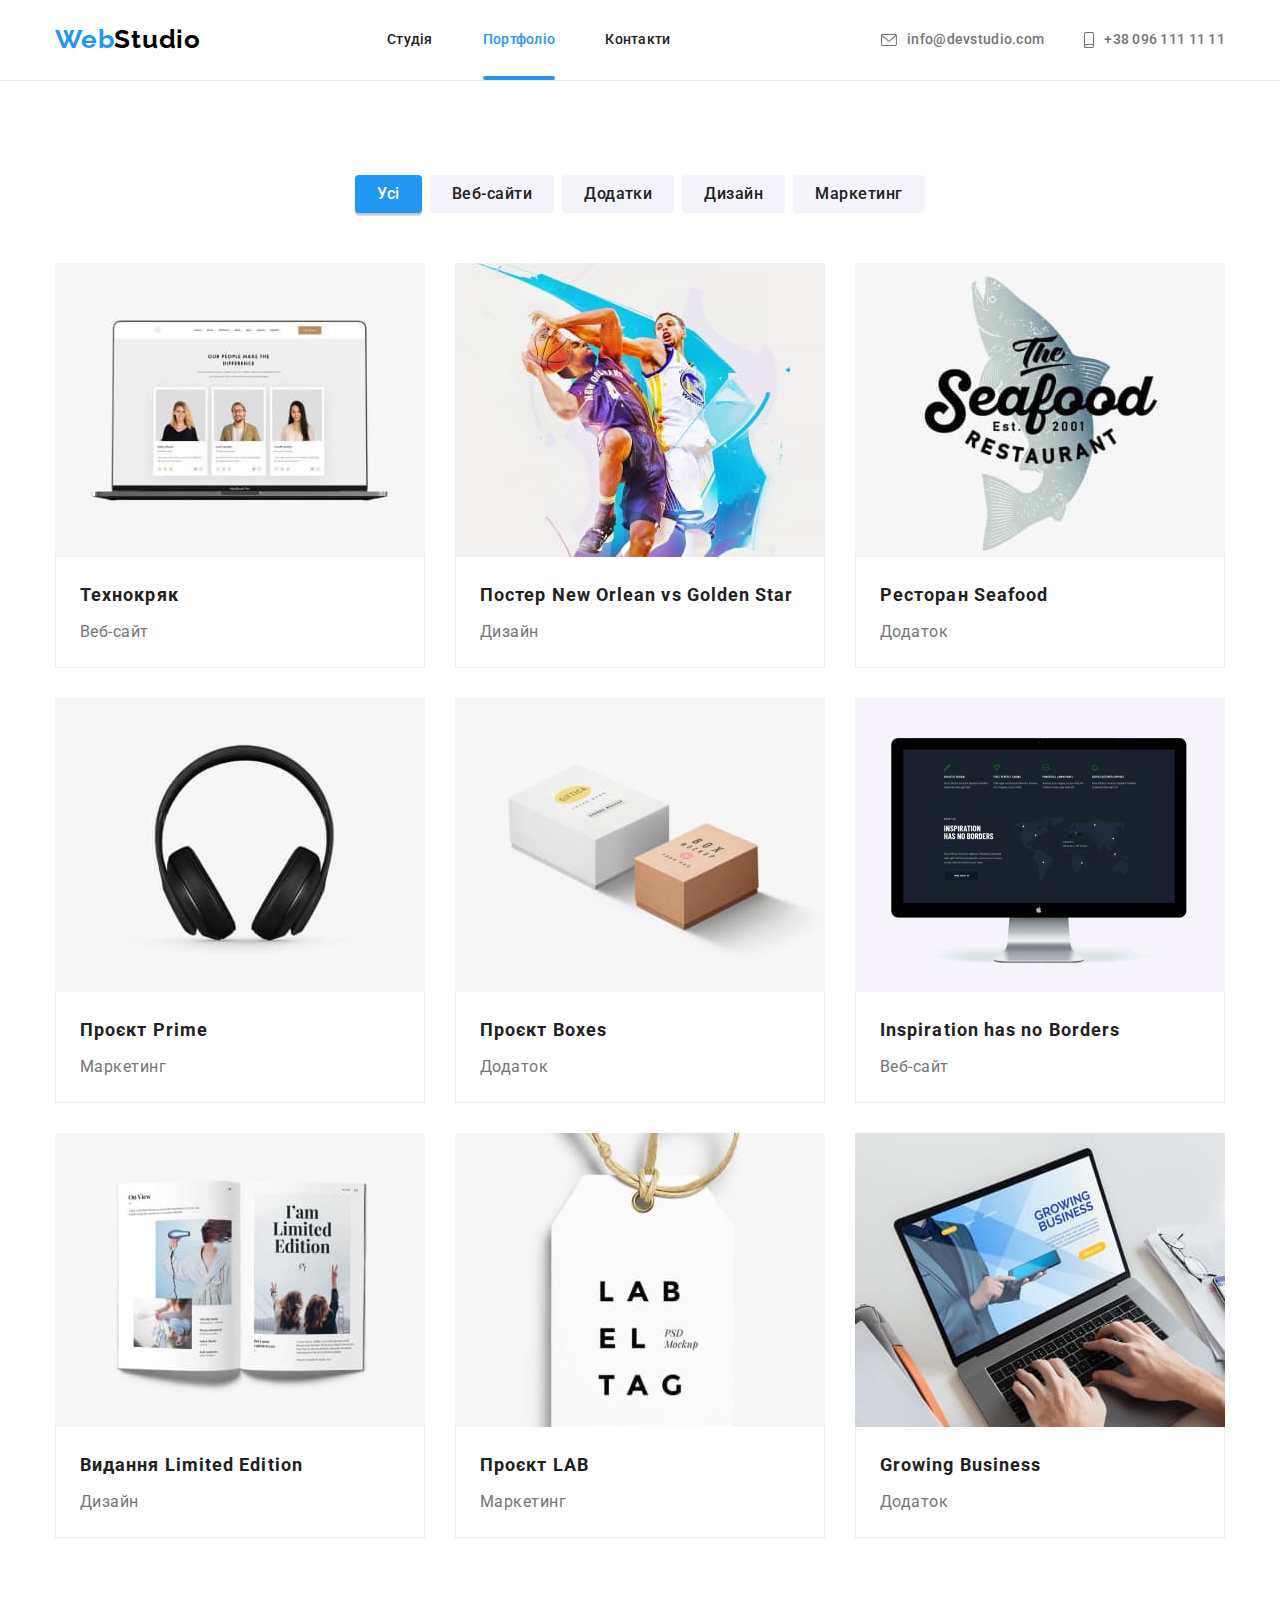
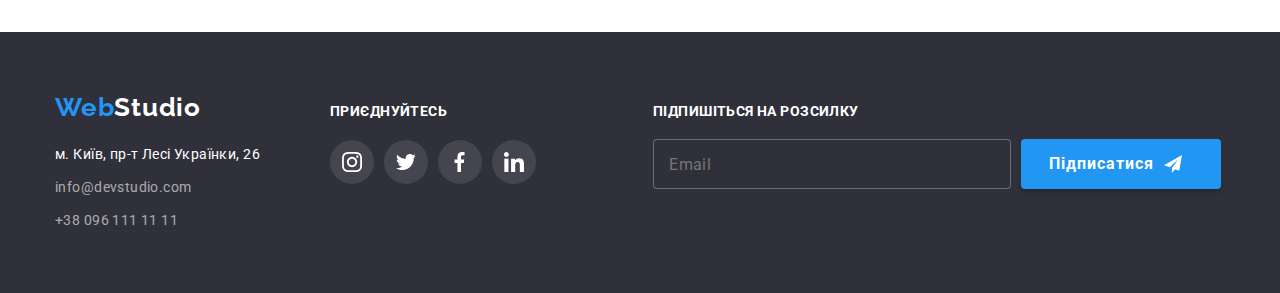
==== commit c17057c1: "footer refactoring" ====
--- a/portfolio.html
+++ b/portfolio.html
@@ -13,37 +13,43 @@
     <link rel="stylesheet" href="./css/styles.css">
 </head>
 <body>
-    <header class="header">
-        <div class="main-nav container">
-          <a class="logo link" href="#" lang="en">Web<span class="logo logo-word">Studio</span></a>        
-          <nav class="header-nav">
-            <ul class="nav-list list">
-              <li class="nav-list__item"><a class="nav-list__link link" href="./index.html">Студія</a></li>
-              <li class="nav-list__item"><a class="nav-list__link link nav-list__link--current" href="#">Портфоліо</a></li>
-              <li class="nav-list__item"><a class="nav-list__link link" href="#">Контакти</a></li>
-            </ul>
-          </nav>
-
-        <ul class="header-contact list">
-          <li class="header-email">
-            <a class="header-email-link link" href="mailto:info@devstudio.com">
-              <svg class="header-contact-icon" width="16" height="12">
-                <use href="./images/icons.svg#icon-envelope"></use>
-              </svg>
-              info@devstudio.com
-            </a>
-          </li>
-          <li class="header-phone">
-            <a class="header-phone-link link" href="tel:+380961111111">
-              <svg class="header-contact-icon" width="10" height="16">
-                <use href="./images/icons.svg#icon-smartphone"></use>
-              </svg>
-              +38 096 111 11 11
-            </a>
-          </li>
+  <header class="header">
+    <div class="main-nav container">
+      <!--лого-->
+      <a class="logo link" href="#" lang="en">Web<span class="logo logo-word">Studio</span></a>
+
+      <!--навігація-->
+      <nav class="nav">
+        <ul class="nav-list list">
+          <li class="nav-list__item"><a class="nav-list__link link" href="./index.html">Студія</a></li>
+          <li class="nav-list__item"><a class="nav-list__link link nav-list__link--current" href="#">Портфоліо</a></li>
+          <li class="nav-list__item"><a class="nav-list__link link" href="#">Контакти</a></li>
         </ul>
-        </div>
-    </header>
+      </nav>
+
+      <ul class="contacts list">
+        <li class="contacts__email">
+          <a class="contacts__link link" href="mailto:info@devstudio.com">
+            <svg class="contacts__icon" width="16" height="12">
+              <use href="./images/icons.svg#icon-envelope"></use>
+            </svg>
+            info@devstudio.com
+          </a>
+        </li>
+        <li class="contacts__phone">
+          <a class="contacts__link link" href="tel:+380961111111">
+            <svg class="contacts__icon" width="10" height="16">
+              <use href="./images/icons.svg#icon-smartphone"></use>
+            </svg>
+            +38 096 111 11 11
+          </a>
+        </li>
+      </ul>
+  </div>
+  </header>
+
+
+
     <main class="main">
         <section class="section">
             <div class="container">
@@ -54,6 +60,8 @@
                     <li class="proj-filter-option"><button class="proj-filter-button button" type="button">Дизайн</button></li>
                     <li class="proj-filter-option"><button class="proj-filter-button button" type="button">Маркетинг</button></li>
                 </ul>
+
+                <!-- Проекти -->
                 <h1 class="visually-hidden">Проекти</h1>
                 <ul class="proj-list list">
                         <li class="proj-list-item">
@@ -195,60 +203,67 @@
             </div>
         </section>
     </main>
+
+
+
     <footer class="footer">
-        <div class="footer-container container">
-          <div class="footer-contacts-container">
-            <a class="footer-logo logo link" href="#" lang="en">Web<span class="footer-logo-second-word">Studio</span></a>
-            <address class="footer-contacts">
-            м. Київ, пр-т Лесі Українки, 26
-            <ul class="footer-contacts-list list">
-              <li class="contacts-list-item"><a class="footer-email-link link" href="mailto:info@devstudio.com">info@devstudio.com</a></li>
-              <li class="contacts-list-item"><a class="footer-phone-link link" href="tel:+380961111111">+38 096 111 11 11</a>
-              </li>
-            </ul>
+      <div class="container">
+        <div class="footer-contacts__wrapper">
+          <a class="logo link" href="#" lang="en">Web<span class="logo-word--reverse">Studio</span></a>
+          <address class="address">
+          м. Київ, пр-т Лесі Українки, 26
+
+          <ul class="footer-contacts__list list">
+            <li class="footer-contacts__item">
+              <a class="contacts__link--reverse link" href="mailto:info@devstudio.com">info@devstudio.com</a>
+            </li>
+            <li class="footer-contacts__item">
+              <a class="contacts__link--reverse link" href="tel:+380961111111">+38 096 111 11 11</a>
+            </li>
+          </ul>
           </address>
-          </div>
-  
-        <div class="footer-socials-container">
-          <h4 class="footer-socials-text">приєднуйтесь</h4>
-          <ul class="footer-socials-list list">
-          <li class="footer-socials-item">
-            <a href="#" class="footer-socials-link link">
-              <svg class="footer-socials-icon" width="20" height="20">
-                <use href="./images/icons.svg#icon-instagram"></use>
-              </svg>
-            </a>
-          </li>
-          <li class="footer-socials-item">
-            <a href="#" class="footer-socials-link link">
-              <svg class="footer-socials-icon" width="20" height="20">
-                <use href="./images/icons.svg#icon-twitter"></use>
-              </svg>
-            </a>
-          </li>
-          <li class="footer-socials-item">
-            <a href="#" class="footer-socials-link link">
-              <svg class="footer-socials-icon" width="20" height="20">
-                <use href="./images/icons.svg#icon-facebook"></use>
-              </svg>
-            </a>
-          </li>
-          <li class="footer-socials-item">
-            <a href="#" class="footer-socials-link link">
-              <svg class="footer-socials-icon" width="20" height="20">
-                <use href="./images/icons.svg#icon-linkedin"></use>
-              </svg>
-            </a>
-          </li>
+        </div>
+
+        <div class="footer-socials__wrapper">
+          <p class="footer-socials__text">приєднуйтесь</p>
+          <ul class="footer-socials__list list">
+            <li class="footer-socials__item">
+              <a href="#" class="footer-socials__link link">
+                <svg class="footer-socials__icon" width="20" height="20">
+                  <use href="./images/icons.svg#icon-instagram"></use>
+                </svg>
+              </a>
+            </li>
+            <li class="footer-socials__item">
+              <a href="#" class="footer-socials__link link">
+                <svg class="footer-socials__icon" width="20" height="20">
+                  <use href="./images/icons.svg#icon-twitter"></use>
+                </svg>
+              </a>
+            </li>
+            <li class="footer-socials__item">
+              <a href="#" class="footer-socials__link link">
+                <svg class="footer-socials__icon" width="20" height="20">
+                  <use href="./images/icons.svg#icon-facebook"></use>
+                </svg>
+              </a>
+            </li>
+            <li class="footer-socials__item">
+              <a href="#" class="footer-socials__link link">
+                <svg class="footer-socials__icon" width="20" height="20">
+                  <use href="./images/icons.svg#icon-linkedin"></use>
+                </svg>
+              </a>
+            </li>
           </ul>
         </div>
 
-        <div class="footer-subscription-container">
-          <p class="footer-subscription-text">Підпишіться на розсилку</p>
-          <form class="footer-subscription-form">
-            <input class="subscription-input" type="email" placeholder="Email" name="footer-subscription-form">
-            <button class="footer-subscription-button button">Підписатися
-              <svg class="footer-subscription-icon" width="24" height="24">
+        <div class="footer-subscription__wrapper">
+          <p class="footer-subscription__text">Підпишіться на розсилку</p>
+          <form class="subscription__form">
+            <input class="subscription__input" id="footer-subscription-form" type="email" placeholder="Email" name="footer-subscription-form">
+            <button class="subscription__button button">Підписатися
+              <svg class="subscription__icon" width="24" height="24">
                 <use href="./images/icons.svg#icon-send"></use>
               </svg>
             </button>
@@ -256,6 +271,6 @@
         </div>
 
       </div>
-      </footer>
+    </footer>
 </body>
 </html>--- a/css/styles.css
+++ b/css/styles.css
@@ -115,10 +115,6 @@
     color: var(--secondary-logo-color-header);
 }
 
-.logo-word--reverse {
-    color: var(--secondary-logo-color-footer);
-}
-
 header .logo {
     margin-right: 93px;
 }
@@ -144,8 +140,26 @@
 
 
 
+
+
+.section-title {
+    margin-bottom: 50px;
+
+    font-weight: 700;
+    font-size: 36px;
+    line-height: 1.17;
+    text-align: center;
+    letter-spacing: 0.03em;
+    color: var(--primary-text-color-theme-light);
+}
+
+
+
+
+
+
 /* features section */
-.features-item-title {
+.features__title {
     margin-bottom: 10px;
 
     font-weight: 700;
@@ -156,7 +170,7 @@
     color: var(--primary-text-color-theme-light);
 }
 
-.features-item-desc {
+.features__desc {
     font-size: 14px;
     line-height: 1.71;
     letter-spacing: 0.03em;
@@ -168,17 +182,17 @@
 
 
 /* team section */
-.team-list-item {
+.team__item {
     background-color: #FFFFFF;
     box-shadow: 0px 1px 3px rgba(0, 0, 0, 0.12), 0px 1px 1px rgba(0, 0, 0, 0.14), 0px 2px 1px rgba(0, 0, 0, 0.2);
     border-radius: 0px 0px 4px 4px;
 }
 
-.team-list-item:not(:last-child) {
+.team__item:not(:last-child) {
     margin-right: 30px;
 }
 
-.team-item-title {
+.team__title {
     margin-bottom: 10px;
 
     font-weight: 500;
@@ -189,7 +203,7 @@
     color: var(--primary-text-color-theme-light);
 }
 
-.team-item-desc {
+.team__desc {
     margin-bottom: 16px;
 
     font-size: 16px;
@@ -199,16 +213,16 @@
     color: var(--secondary-text-color-theme-light);
 }
 
-.social-list {
+.socials {
     display: flex;
     justify-content: center;
 }
 
-.social-list-item:not(:last-child) {
+.socials__item:not(:last-child) {
     margin-right: 10px;
 }
 
-.social-list-link {
+.socials__link {
     display: flex;
     align-items: center;
     justify-content: center;
@@ -219,33 +233,38 @@
     transition: background-color var(--transition-animation);
 }
 
-.social-list-link:hover, 
-.social-list-link:focus {
+.socials__link:hover, 
+.socials__link:focus {
     background-color: var(--accent-color);
 }
 
-.social-list-icon {
+.socials__icon {
     fill: var(--icons-fill-light-background);
 
     transition: fill var(--transition-animation);
 }
 
-.social-list-link:hover .social-list-icon,
-.social-list-link:focus .social-list-icon {
+.socials__link:hover .socials__icon,
+.socials__link:focus .socials__icon {
     fill: #FFFFFF;
 }
 
+
+
+
+
+
 /* clients section */
-.clients-list {
+.clients__list {
     display: flex;
     justify-content: center;
 }
 
-.clients-list-item:not(:last-child) {
+.clients__item:not(:last-child) {
     margin-right: 30px;
 }
 
-.clients-link {
+.clients__link {
     display: flex;
     align-items: center;
     justify-content: center;
@@ -258,19 +277,19 @@
     transition: border-color var(--transition-animation);
 }
 
-.clients-link:hover,
-.clients-link:focus {
+.clients__link:hover,
+.clients__link:focus {
     border-color: var(--accent-color);
 }
 
-.clients-icon {
+.clients__icon {
     fill: var(--icons-fill-light-background);
 
     transition: fill var(--transition-animation);
 }
 
-.clients-link:hover .clients-icon,
-.clients-link:focus .clients-icon {
+.clients__link:hover .clients__icon,
+.clients__link:focus .clients__icon {
     fill: var(--accent-color);
 }
 /* ================ end components ================ */
@@ -407,18 +426,7 @@
     box-shadow: 0px 4px 4px rgba(0, 0, 0, 0.15);
 }
 
-.section-title {
-    margin-bottom: 50px;
-
-    font-weight: 700;
-    font-size: 36px;
-    line-height: 1.17;
-    text-align: center;
-    letter-spacing: 0.03em;
-    color: var(--primary-text-color-theme-light);
-}
-
-.modal-backdrop {
+.backdrop {
     position: fixed;
     top: 0;
     left: 0;
@@ -431,7 +439,7 @@
     transition: opacity var(--transition-animation), background-color var(--transition-animation);
 }
 
-.modal-backdrop.is-hidden {
+.backdrop.is-hidden {
     opacity: 0;
     pointer-events: none;
 }
@@ -452,7 +460,7 @@
     transition: transform var(--transition-animation);
 }
 
-.modal-backdrop.is-hidden .modal {
+.backdrop.is-hidden .modal {
     transform: translate(-50%, -50%) scale(1);
 }
 
@@ -545,7 +553,7 @@
     color: rgba(117, 117, 117, 0.5);
 }
 
-.form-input-icon {
+.form__icon {
     position: absolute;
     top: 42%;
     left: 22px;
@@ -558,21 +566,21 @@
     transition: fill var(--transition-animation);
 }
 
-.form-field:focus-within > .form-input-icon {
+.form__field:focus-within > .form__icon {
     fill: var(--accent-color);
 }
 
-.form-field input:focus,
-.form-field textarea:focus  {
+.form__field input:focus,
+.form__field textarea:focus  {
     outline: none;
     border: 1px solid var(--accent-color);
 }
 
-.form-agreement {
+.form__agreement {
     margin-bottom: 30px;
 }
 
-.form-agreement label {
+.form__agreement label {
     display: flex;
     align-items: center;
     justify-content: center;
@@ -584,7 +592,7 @@
     color: var(--secondary-text-color-theme-light);
 }
 
-.form-agreement-checkbox {
+.form__checkbox {
     position: absolute;
     white-space: nowrap;
     width: 1px;
@@ -597,7 +605,7 @@
     margin: -1px;
 }
 
-.form-agreement-icon {
+.form__checkbox--active {
     width: 16px;
     height: 15px;
     margin-right: 8px;
@@ -606,24 +614,24 @@
     border-radius: 4px;
 }
 
-.form-agreement-checkbox:checked + .form-agreement-icon {
+.form__checkbox:checked + .form__checkbox--active {
     background-image: url(../images/icon-check.svg);
     background-size: contain;
     background-origin: border-box;
     border-color: var(--accent-color);
 }
 
-.form-agreement-checkbox:focus + .form-agreement-icon {
+.form__checkbox:focus + .form__checkbox--active {
     border: 2px solid var(--accent-color);
 }
 
 
-.form-agreement-link {
+.form__link {
     margin-left: 3px;
     color: var(--accent-color);
 }
 
-.modal-submit-button {
+.modal__button {
     width: 200px;
     min-height: 50px;
     margin: auto;
@@ -641,27 +649,30 @@
     transition: background-color var(--transition-animation), box-shadow var(--transition-animation);
 }
 
-.modal-submit-button:hover,
-.modal-submit-button:focus {
+.modal__button:hover,
+.modal__button:focus {
     background-color: var(--blue-button-hover-color);
     box-shadow: 0px 4px 4px rgba(0, 0, 0, 0.15);
 }
 
 
+
+
+
 /* features section */
-.features-list {
-    display: flex;
-}
-
-.features-list-item{
+.features__list {
+    display: flex;
+}
+
+.features__item{
     width: 270px;
 }
 
-.features-list-item:not(:last-child) {
+.features__item:not(:last-child) {
     margin-right: 30px;
 }
 
-.features-icon-container {
+.features__container {
     display: flex;
     align-items:center;
     justify-content: center;
@@ -672,30 +683,33 @@
     border-radius: 4px;
 }
 
-.features-icon {
+.features__icon {
     background-color: var(--light-background-section-color);
 }
 
 
-.studio-work-section {
+
+
+/* work section */
+.work {
     padding-top: 0px;
 }
 
-.work-list {
-    display: flex;
-}
-
-.work-list-item:not(:last-child) {
+.work__list {
+    display: flex;
+}
+
+.work__item:not(:last-child) {
     margin-right: 30px;
 }
 
-.work-list-item {
+.work__item {
     position: relative;
 
     z-index: -1;
 }
 
-.work-item-text {
+.work__text-container {
     position: absolute;
 
     bottom: 0;
@@ -705,7 +719,7 @@
     padding-bottom: 27px;
 }
 
-.work-text {
+.work__text {
     display: flex;
     justify-content: center;
 
@@ -716,82 +730,96 @@
     text-transform: uppercase;
 }
 
+
+
+
+
+
 /* team section */
-.team-section {
+.team {
     background-color: var(--light-background-section-color);
 }
 
-.team-list-img {
-    display: flex;
-}
-
-.team-card {
+.team__img-list {
+    display: flex;
+}
+
+.team__card {
     padding-top: 30px;
     padding-bottom: 30px;
 }
 /* ================ end main ================ */
 
 
+
 /* ================ start footer ================ */
-.footer-contacts {
+.footer {
+    padding-top: 60px;
+    padding-bottom: 60px;
+
+    background-color: var(--dark-background-section-color);
+}
+
+.footer .container {
+    display: flex;
+    align-items: baseline;
+}
+
+
+
+
+/* contacts */
+.footer-contacts__wrapper {
+    margin-right: 70px;
+}
+
+.footer .logo {
+    margin-bottom: 20px;
+}
+
+.logo-word--reverse {
+    color: var(--secondary-logo-color-footer);
+}
+
+.address {
     font-size: 14px;
     line-height: 1.71;
     letter-spacing: 0.03em;
     color: var(--primary-text-color-theme-dark);
 }
 
-.footer-email-link {
+.footer-contacts__list {
+    padding-left: 0px;
+}
+
+.contacts__link--reverse {
     color: var(--secondary-text-color-theme-dark);
     
     transition: color var(--transition-animation);
 }
 
-.footer-email-link:hover,
-.footer-email-link:focus {
+.contacts__link--reverse:hover,
+.contacts__link--reverse:focus {
     color: var(--accent-color);
 }
 
-.footer-phone-link {
-    color: var(--secondary-text-color-theme-dark);
-
-    transition: color var(--transition-animation);
-}
-
-.footer-phone-link:hover,
-.footer-phone-link:focus {
-    color: var(--accent-color);
-}
-
-.footer {
-    background-color: var(--dark-background-section-color);
-}
-
-.footer {
-    padding-top: 60px;
-    padding-bottom: 60px;
-}
-
-.footer .logo {
-    margin-bottom: 20px;
-}
-
-.footer-contacts-list {
-    padding-left: 0px;
-}
-
-.contacts-list-item:not(:last-child) {
+.footer-contacts__item:not(:last-child) {
     margin-bottom: 9px;
 }
 
-.contacts-list-item:nth-child(1) {
+.footer-contacts__item:nth-child(1) {
     margin-top: 9px;
 }
 
-.footer-socials-list {
-    display: flex;
-}
-
-.footer-socials-link {
+
+
+
+/* socials */
+.footer-socials__list {
+    display: flex;
+}
+
+.footer-socials__link {
     display: flex;
     width: 44px;
     height: 44px;
@@ -801,17 +829,17 @@
     transition: background-color var(--transition-animation);
 }
 
-.footer-socials-link:hover,
-.footer-socials-link:focus {
+.footer-socials__link:hover,
+.footer-socials__link:focus {
     background-color: var(--accent-color);
 }
 
-.footer-socials-icon {
+.footer-socials__icon {
     margin: auto;
     fill: var(--icons-fill-dark-background);
 }
 
-.footer-socials-text {
+.footer-socials__text {
     margin-bottom: 20px;
 
     font-family: inherit;
@@ -823,26 +851,21 @@
     color: var(--primary-text-color-theme-dark);
 }
 
-.footer-socials-item:not(:last-child) {
+.footer-socials__item:not(:last-child) {
     margin-right: 10px;
 }
 
-.footer-container {
-    display: flex;
-    align-items: baseline;
-}
-
-.footer-contacts-container {
-    margin-right: 70px;
-}
-
-.footer-subscription-container {
+
+
+
+/* subscription form */
+.footer-subscription__wrapper {
     position: relative;
 
     margin-left: 10%;  
 }
 
-.footer-subscription-text {
+.footer-subscription__text {
     font-family: inherit;
     font-weight: 700;
     font-size: 14px;
@@ -852,7 +875,7 @@
     color: var(--primary-text-color-theme-dark);
 }
 
-.footer-subscription-form {
+.subscription__form {
     position: absolute;
     top: 35px;
     left: 0;
@@ -860,7 +883,7 @@
     display: flex;
 }
 
-.subscription-input {
+.subscription__input {
     width: 358px;
     height: 50px;
     padding: 15px;
@@ -879,19 +902,19 @@
     transition: border var(--transition-animation);
 }
 
-.subscription-input::placeholder {
+.subscription__input::placeholder {
     font-family: inherit;
     font-size: 16px;
     line-height: 1.25;
     letter-spacing: 0.03em;
 }
 
-.subscription-input:focus {
+.subscription__input:focus {
     outline: none;
     border: 1.5px solid var(--accent-color);
 }
 
-.footer-subscription-button {
+.subscription__button {
     display: flex;
     padding: 10px 28px;
     min-width: 200px;
@@ -911,17 +934,15 @@
     transition: background-color var(--transition-animation), box-shadow var(--transition-animation);
 }
 
-.footer-subscription-button:hover, 
-.footer-subscription-button:focus {
+.subscription__button:hover, 
+.subscription__button:focus {
     background-color: var(--blue-button-hover-color);
     box-shadow: 0px 4px 4px rgba(0, 0, 0, 0.15);
 }
 
-.footer-subscription-icon {
+.subscription__icon {
     margin: auto auto 0px 10px;
 }
-
-
 
 /* ================ end footer ================ */
 
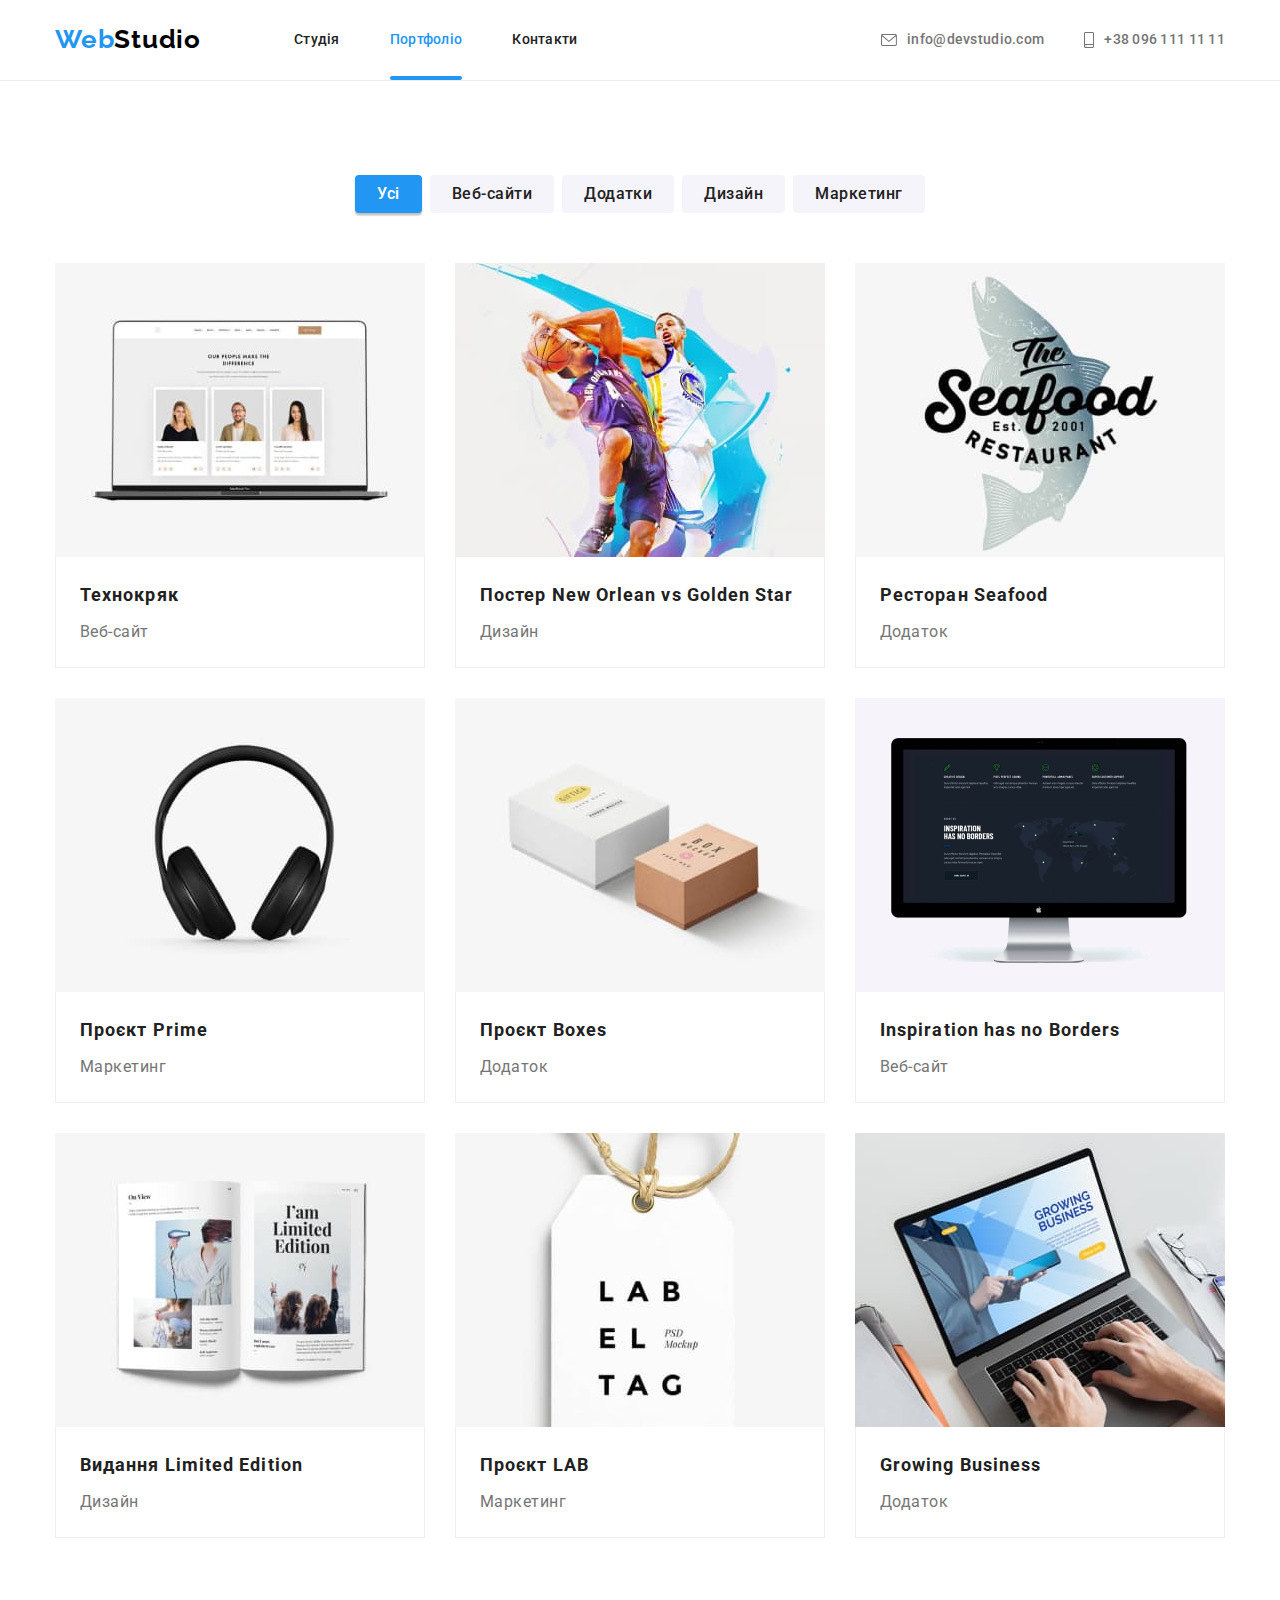
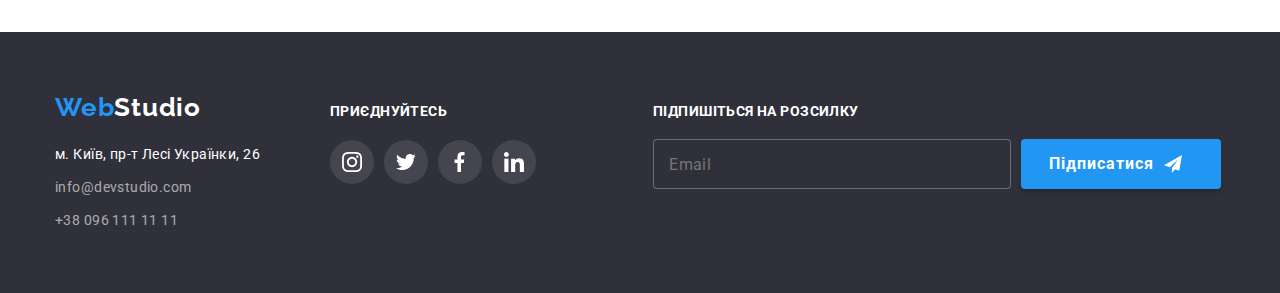
==== commit b5933496: "portfolio page refactoring" ====
--- a/portfolio.html
+++ b/portfolio.html
@@ -16,7 +16,7 @@
   <header class="header">
     <div class="main-nav container">
       <!--лого-->
-      <a class="logo link" href="#" lang="en">Web<span class="logo logo-word">Studio</span></a>
+      <a class="logo link" href="#" lang="en">Web<span class="logo-word">Studio</span></a>
 
       <!--навігація-->
       <nav class="nav">
@@ -54,148 +54,148 @@
         <section class="section">
             <div class="container">
                 <ul class="proj-filter list">
-                    <li class="proj-filter-option"><button class="proj-filter-button button current" type="button">Усі</button></li>
-                    <li class="proj-filter-option"><button class="proj-filter-button button" type="button">Веб-сайти</button></li>
-                    <li class="proj-filter-option"><button class="proj-filter-button button" type="button">Додатки</button></li>
-                    <li class="proj-filter-option"><button class="proj-filter-button button" type="button">Дизайн</button></li>
-                    <li class="proj-filter-option"><button class="proj-filter-button button" type="button">Маркетинг</button></li>
+                    <li class="proj-filter__option"><button class="proj-filter__button button proj-filter__button--current" type="button">Усі</button></li>
+                    <li class="proj-filter__option"><button class="proj-filter__button button" type="button">Веб-сайти</button></li>
+                    <li class="proj-filter__option"><button class="proj-filter__button button" type="button">Додатки</button></li>
+                    <li class="proj-filter__option"><button class="proj-filter__button button" type="button">Дизайн</button></li>
+                    <li class="proj-filter__option"><button class="proj-filter__button button" type="button">Маркетинг</button></li>
                 </ul>
 
                 <!-- Проекти -->
                 <h1 class="visually-hidden">Проекти</h1>
                 <ul class="proj-list list">
-                        <li class="proj-list-item">
-                            <a class="proj-link link" href="#">
-                              <div class="proj-card">
+                        <li class="proj__item">
+                            <a class="proj__link link" href="#">
+                              <div class="card">
                                 <img src="./images/macbook.jpg" width="370px" height="294" alt="Макбук">
-                                <div class="proj-overlay">
+                                <div class="card__overlay">
                                   Ресурс пропонує комплексні пропозиції з різним рівнем функціоналу та сервісів. Все це дозволить відвідувачу отримати вичерпні відомості про компанію чи приватну особу.
                                 </div>
                               </div>
                               
-                              <div class="proj-card-bottom">
-                                <h2 class="proj-title">Технокряк</h2>
-                                <p class="proj-description">Веб-сайт</p>
-                              </div>
-                            </a>
-                        </li>
-                        <li class="proj-list-item">
-                            <a class="proj-link link" href="#">
-                              <div class="proj-card">
+                              <div class="card__bottom">
+                                <h2 class="card__title">Технокряк</h2>
+                                <p class="card__description">Веб-сайт</p>
+                              </div>
+                            </a>
+                        </li>
+                        <li class="proj__item">
+                            <a class="proj__link link" href="#">
+                              <div class="card">
                                 <img src="./images/basketball.jpg" width="370" height="294" alt="Постер з баскетболістами">
-                                <div class="proj-overlay">
-                                  Ресурс пропонує комплексні пропозиції з різним рівнем функціоналу та сервісів. Все це дозволить відвідувачу отримати вичерпні відомості про компанію чи приватну особу.
-                                </div>
-                              </div>
-
-                              <div class="proj-card-bottom">
-                                      <h2 class="proj-title">Постер New Orlean vs Golden Star</h2>
-                                      <p class="proj-description">Дизайн</p>
-                              </div>
-                            </a>
-                        </li>
-                        <li class="proj-list-item">
-                            <a class="proj-link link" href="#">
-                              <div class="proj-card">
+                                <div class="card__overlay">
+                                  Ресурс пропонує комплексні пропозиції з різним рівнем функціоналу та сервісів. Все це дозволить відвідувачу отримати вичерпні відомості про компанію чи приватну особу.
+                                </div>
+                              </div>
+
+                              <div class="card__bottom">
+                                <h2 class="card__title">Постер New Orlean vs Golden Star</h2>
+                                <p class="card__description">Дизайн</p>
+                              </div>
+                            </a>
+                        </li>
+                        <li class="proj__item">
+                            <a class="proj__link link" href="#">
+                              <div class="card">
                                 <img src="./images/restaurant.jpg" width="370" height="294" alt="Лого ресторану">
-                                <div class="proj-overlay">
-                                  Ресурс пропонує комплексні пропозиції з різним рівнем функціоналу та сервісів. Все це дозволить відвідувачу отримати вичерпні відомості про компанію чи приватну особу.
-                                </div>
-                              </div>
-
-                              <div class="proj-card-bottom">
-                                      <h2 class="proj-title">Ресторан Seafood</h2>
-                                      <p class="proj-description">Додаток</p>
-                              </div>
-                            </a>
-                        </li>
-                        <li class="proj-list-item">
-                            <a class="proj-link link" href="#">
-                              <div class="proj-card">
+                                <div class="card__overlay">
+                                  Ресурс пропонує комплексні пропозиції з різним рівнем функціоналу та сервісів. Все це дозволить відвідувачу отримати вичерпні відомості про компанію чи приватну особу.
+                                </div>
+                              </div>
+
+                              <div class="card__bottom">
+                                <h2 class="card__title">Ресторан Seafood</h2>
+                                <p class="card__description">Додаток</p>
+                              </div>
+                            </a>
+                        </li>
+                        <li class="proj__item">
+                            <a class="proj__link link" href="#">
+                              <div class="card">
                                 <img src="./images/headphones.jpg" width="370" height="294" alt="Навушники">
-                                <div class="proj-overlay">
-                                  Ресурс пропонує комплексні пропозиції з різним рівнем функціоналу та сервісів. Все це дозволить відвідувачу отримати вичерпні відомості про компанію чи приватну особу.
-                                </div>
-                              </div>
-
-                              <div class="proj-card-bottom">
-                                      <h2 class="proj-title">Проєкт Prime</h2>
-                                      <p class="proj-description">Маркетинг</p>
-                              </div>
-                            </a>
-                        </li>
-                        <li class="proj-list-item">
-                            <a class="proj-link link" href="#">
-                              <div class="proj-card">
+                                <div class="card__overlay">
+                                  Ресурс пропонує комплексні пропозиції з різним рівнем функціоналу та сервісів. Все це дозволить відвідувачу отримати вичерпні відомості про компанію чи приватну особу.
+                                </div>
+                              </div>
+
+                              <div class="card__bottom">
+                                <h2 class="card__title">Проєкт Prime</h2>
+                                <p class="card__description">Маркетинг</p>
+                              </div>
+                            </a>
+                        </li>
+                        <li class="proj__item">
+                            <a class="proj__link link" href="#">
+                              <div class="card">
                                 <img src="./images/box.jpg" width="370" height="294" alt="Дві коробки">
-                                <div class="proj-overlay">
-                                  Ресурс пропонує комплексні пропозиції з різним рівнем функціоналу та сервісів. Все це дозволить відвідувачу отримати вичерпні відомості про компанію чи приватну особу.
-                                </div>
-                              </div>
-
-                              <div class="proj-card-bottom">
-                                      <h2 class="proj-title">Проєкт Boxes</h2>
-                                      <p class="proj-description">Додаток</p>
-                              </div>
-                            </a>
-                        </li>
-                        <li class="proj-list-item">
-                            <a class="proj-link link" href="#">
-                              <div class="proj-card">
+                                <div class="card__overlay">
+                                  Ресурс пропонує комплексні пропозиції з різним рівнем функціоналу та сервісів. Все це дозволить відвідувачу отримати вичерпні відомості про компанію чи приватну особу.
+                                </div>
+                              </div>
+
+                              <div class="card__bottom">
+                                <h2 class="card__title">Проєкт Boxes</h2>
+                                <p class="card__description">Додаток</p>
+                              </div>
+                            </a>
+                        </li>
+                        <li class="proj__item">
+                            <a class="proj__link link" href="#">
+                              <div class="card">
                                 <img src="./images/mac.jpg" width="370" height="294" alt="Мак компʼютер">
-                                <div class="proj-overlay">
-                                  Ресурс пропонує комплексні пропозиції з різним рівнем функціоналу та сервісів. Все це дозволить відвідувачу отримати вичерпні відомості про компанію чи приватну особу.
-                                </div>
-                              </div>
-
-                              <div class="proj-card-bottom">
-                                      <h2 class="proj-title">Inspiration has no Borders</h2>
-                                      <p class="proj-description">Веб-сайт</p>
-                              </div>
-                            </a>
-                        </li>
-                        <li class="proj-list-item">
-                            <a class="proj-link link" href="#">
-                              <div class="proj-card">
+                                <div class="card__overlay">
+                                  Ресурс пропонує комплексні пропозиції з різним рівнем функціоналу та сервісів. Все це дозволить відвідувачу отримати вичерпні відомості про компанію чи приватну особу.
+                                </div>
+                              </div>
+
+                              <div class="card__bottom">
+                                <h2 class="card__title">Inspiration has no Borders</h2>
+                                <p class="card__description">Веб-сайт</p>
+                              </div>
+                            </a>
+                        </li>
+                        <li class="proj__item">
+                            <a class="proj__link link" href="#">
+                              <div class="card">
                                 <img src="./images/book.jpg" width="370" height="294" alt="Відкрита книга">
-                                <div class="proj-overlay">
-                                  Ресурс пропонує комплексні пропозиції з різним рівнем функціоналу та сервісів. Все це дозволить відвідувачу отримати вичерпні відомості про компанію чи приватну особу.
-                                </div>
-                              </div>
-
-                              <div class="proj-card-bottom">
-                                      <h2 class="proj-title">Видання Limited Edition</h2>
-                                      <p class="proj-description">Дизайн</p>
-                              </div>
-                            </a>
-                        </li>
-                        <li class="proj-list-item">
-                            <a class="proj-link link" href="#">
-                              <div class="proj-card">
+                                <div class="card__overlay">
+                                  Ресурс пропонує комплексні пропозиції з різним рівнем функціоналу та сервісів. Все це дозволить відвідувачу отримати вичерпні відомості про компанію чи приватну особу.
+                                </div>
+                              </div>
+
+                              <div class="card__bottom">
+                                <h2 class="card__title">Видання Limited Edition</h2>
+                                <p class="card__description">Дизайн</p>
+                              </div>
+                            </a>
+                        </li>
+                        <li class="proj__item">
+                            <a class="proj__link link" href="#">
+                              <div class="card">
                                 <img src="./images/tag.jpg" width="370" height="294" alt="ЛАБ тег">
-                                <div class="proj-overlay">
-                                  Ресурс пропонує комплексні пропозиції з різним рівнем функціоналу та сервісів. Все це дозволить відвідувачу отримати вичерпні відомості про компанію чи приватну особу.
-                                </div>
-                              </div>
-
-                              <div class="proj-card-bottom">
-                                  <h2 class="proj-title">Проєкт LAB</h2>
-                                  <p class="proj-description">Маркетинг</p>
-                              </div>
-                            </a>
-                        </li>
-                        <li class="proj-list-item">
-                            <a class="proj-link link" href="#">
-                              <div class="proj-card">
+                                <div class="card__overlay">
+                                  Ресурс пропонує комплексні пропозиції з різним рівнем функціоналу та сервісів. Все це дозволить відвідувачу отримати вичерпні відомості про компанію чи приватну особу.
+                                </div>
+                              </div>
+
+                              <div class="card__bottom">
+                                <h2 class="card__title">Проєкт LAB</h2>
+                                <p class="card__description">Маркетинг</p>
+                              </div>
+                            </a>
+                        </li>
+                        <li class="proj__item">
+                            <a class="proj__link link" href="#">
+                              <div class="card">
                                 <img src="./images/work.jpg" width="370" height="294" alt="Людина працює">
-                                <div class="proj-overlay">
-                                  Ресурс пропонує комплексні пропозиції з різним рівнем функціоналу та сервісів. Все це дозволить відвідувачу отримати вичерпні відомості про компанію чи приватну особу.
-                                </div>
-                              </div>
-
-                              <div class="proj-card-bottom">
-                                      <h2 class="proj-title">Growing Business</h2>
-                                      <p class="proj-description">Додаток</p>
+                                <div class="card__overlay">
+                                  Ресурс пропонує комплексні пропозиції з різним рівнем функціоналу та сервісів. Все це дозволить відвідувачу отримати вичерпні відомості про компанію чи приватну особу.
+                                </div>
+                              </div>
+
+                              <div class="card__bottom">
+                                <h2 class="card__title">Growing Business</h2>
+                                <p class="card__description">Додаток</p>
                               </div>
                             </a>
                         </li>
--- a/css/styles.css
+++ b/css/styles.css
@@ -954,7 +954,7 @@
 
 /* ======================================Portfolio========================================== */
 /* ================ start components ================ */
-.proj-filter-button {
+.proj-filter__button {
     padding: 6px 22px;
 
     font-family: inherit;
@@ -972,56 +972,60 @@
     transition: background-color var(--transition-animation), color var(--transition-animation), box-shadow var(--transition-animation);
 }
 
-.proj-filter-button:hover, 
-.proj-filter-button:focus {
+.proj-filter__button:hover, 
+.proj-filter__button:focus {
     background-color: var(--accent-color);
     box-shadow: 0px 3px 1px rgba(0, 0, 0, 0.1), 0px 1px 2px rgba(0, 0, 0, 0.08), 0px 2px 2px rgba(0, 0, 0, 0.12);
     color: var(--button-text-hover-color);
 }
 
-.proj-filter-button.current {
+.proj-filter__button--current {
     color: var(--button-text-hover-color);
     background-color: var(--accent-color);
     box-shadow: 0px 3px 1px rgba(0, 0, 0, 0.1), 0px 1px 2px rgba(0, 0, 0, 0.08), 0px 2px 2px rgba(0, 0, 0, 0.12);
 }
 
-.proj-filter-option:not(:last-child) {
+.proj-filter__option:not(:last-child) {
     margin-right: 8px;
 }
 
+
+
+
+
 /* project cards */
-.proj-list-item {
+.proj__item {
     margin-right: 30px;
     margin-bottom: 30px;
     background: #FFFFFF;
 }
 
-.proj-list-item:nth-child(3n) {
+.proj__item:nth-child(3n) {
     margin-right: 0px;
 }
 
-.proj-list-item:nth-last-child(-n + 3) {
+.proj__item:nth-last-child(-n + 3) {
     margin-bottom: 0px;
 }
 
-.proj-link {
+.proj__link {
     display: block;
 
     transition: box-shadow var(--transition-animation);
 }
 
-.proj-link:hover,
-.proj-link:focus {
+.proj__link:hover,
+.proj__link:focus {
     box-shadow: 0px 1px 1px rgba(0, 0, 0, 0.12), 0px 4px 4px rgba(0, 0, 0, 0.06), 1px 4px 6px rgba(0, 0, 0, 0.16);
 }
 
-.proj-card {
+.card {
     position: relative;
 
     overflow: hidden;
 }
 
-.proj-card::before {
+.card::before {
     content: '';
 
     position: absolute;
@@ -1037,11 +1041,11 @@
     transition: transform var(--transition-animation);
 }
 
-.proj-link:hover .proj-card::before {
+.proj__link:hover .card::before {
     transform: translateY(0);
 }
 
-.proj-overlay {
+.card__overlay {
     position: absolute;
     bottom: 0;
     right: 0;
@@ -1059,18 +1063,18 @@
     transition: transform var(--transition-animation);
 }
 
-.proj-link:hover .proj-overlay {
+.proj__link:hover .card__overlay {
     transform: translateY(0%);
 }
 
-.proj-card-bottom {
+.card__bottom {
     padding: 20px 24px 20px 24px;
     border-right: 1px solid var(--card-border-color);
     border-left: 1px solid var(--card-border-color);
     border-bottom: 1px solid var(--card-border-color);
 }
 
-.proj-title {
+.card__title {
     margin-bottom: 4px;
 
     font-weight: 700;
@@ -1080,7 +1084,7 @@
     color: var(--primary-text-color-theme-light);
 }
 
-.proj-description {
+.card__description {
     font-size: 16px;
     line-height: 1.88;
     letter-spacing: 0.03em;
